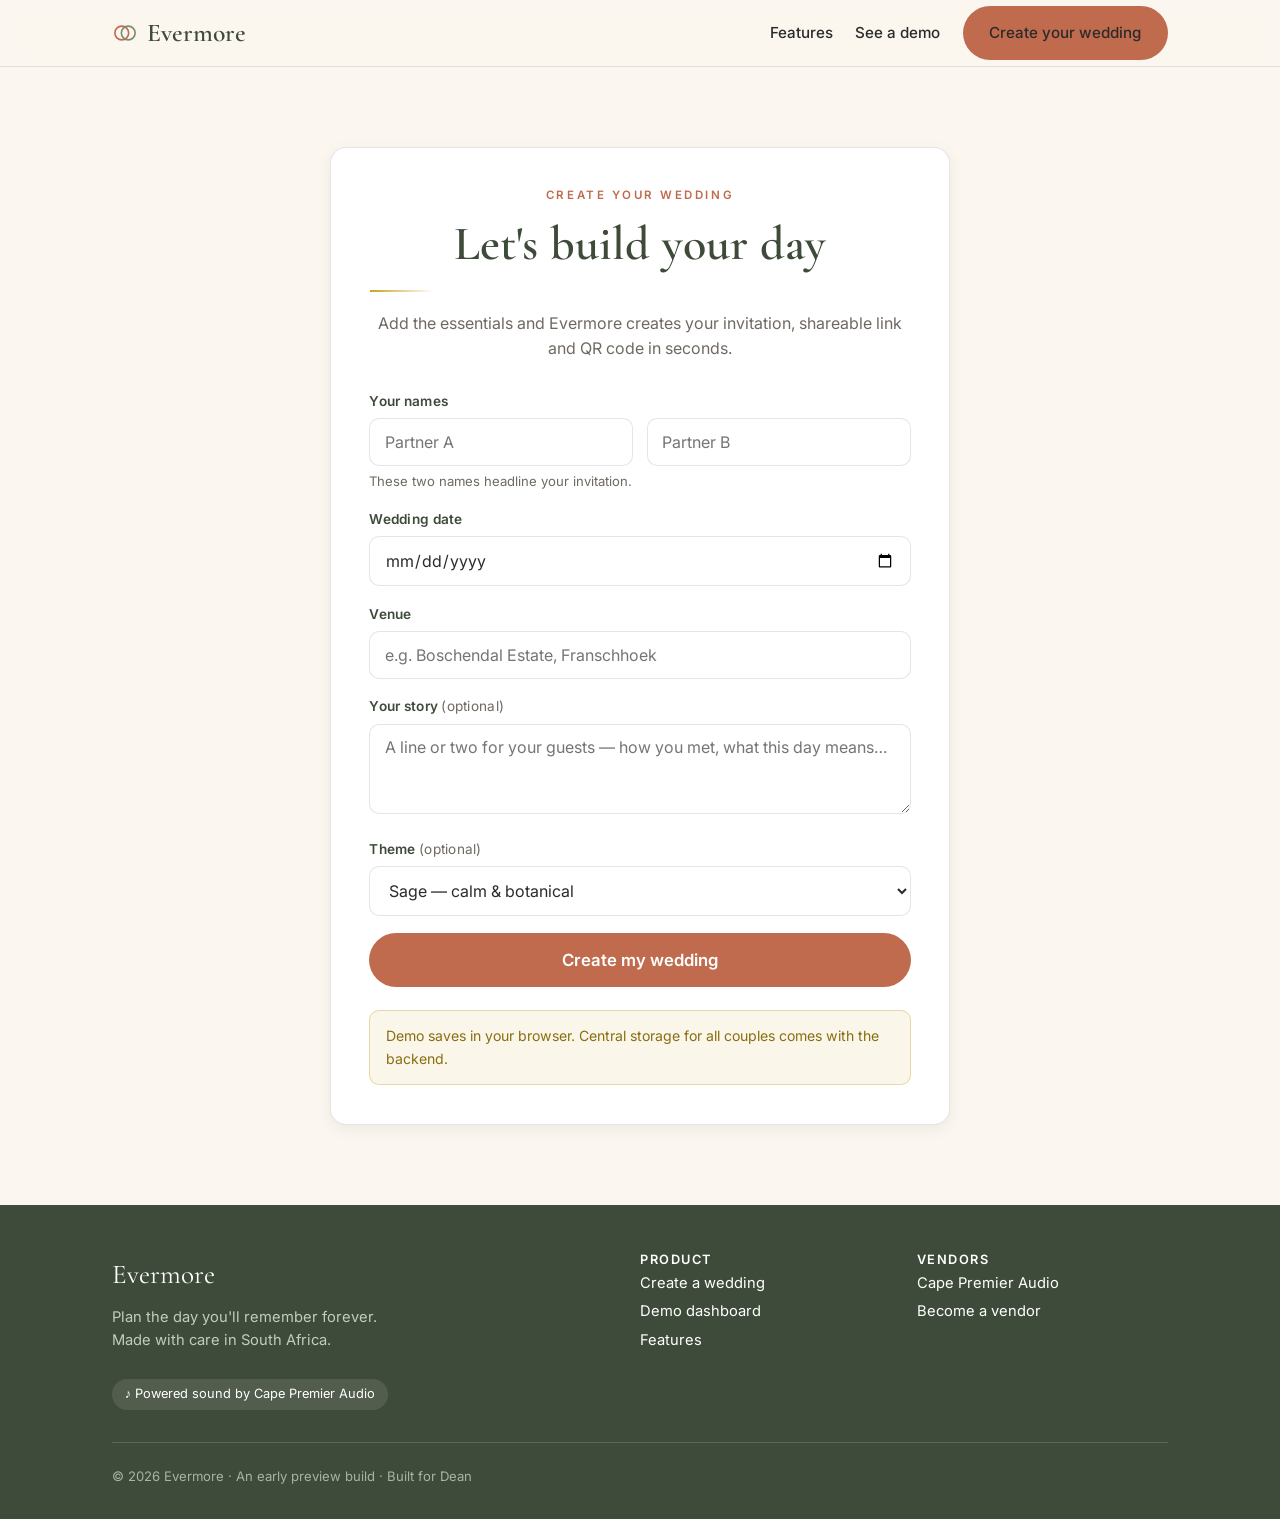
==== create.html @ d4fa7448 "Evermore — wedding platform MVP (preview) Co-Authored-By: Claude Opus 4.8 <noreply@anthropic.com>" ====
<!DOCTYPE html>
<html lang="en">
<head>
<meta charset="utf-8">
<meta name="viewport" content="width=device-width, initial-scale=1">
<title>Create your wedding — Evermore</title>
<meta name="description" content="Create your wedding on Evermore in minutes — add your names, date and venue, and get a beautiful shareable invitation link and QR code instantly.">
<link rel="preconnect" href="https://fonts.googleapis.com">
<link href="https://fonts.googleapis.com/css2?family=Cormorant+Garamond:wght@500;600;700&family=Inter:wght@400;500;600&display=swap" rel="stylesheet">
<link rel="stylesheet" href="assets/style.css">
</head>
<body>

<!-- NAV (copy this on every page; change active link) -->
<nav class="nav">
  <div class="container">
    <a class="brand" href="index.html">
      <svg viewBox="0 0 32 32" fill="none" xmlns="http://www.w3.org/2000/svg" aria-hidden="true">
        <circle cx="12" cy="16" r="8.5" stroke="#C06B4E" stroke-width="2"/>
        <circle cx="20" cy="16" r="8.5" stroke="#7C8C73" stroke-width="2"/>
      </svg>
      Evermore
    </a>
    <div class="nav-links">
      <a href="index.html#features">Features</a>
      <a href="dashboard.html?w=demo">See a demo</a>
      <a class="btn btn-primary nav-cta" href="create.html">Create your wedding</a>
    </div>
  </div>
</nav>

<!-- CREATE -->
<section>
  <div class="container">

    <!-- FORM -->
    <div id="formWrap" class="panel narrow">
      <div class="section-head" style="margin-bottom:1.8rem">
        <p class="eyebrow">Create your wedding</p>
        <h1 style="font-size:clamp(2rem,6vw,3rem)">Let's build your day</h1>
        <div class="gold-rule"></div>
        <p class="muted">Add the essentials and Evermore creates your invitation, shareable link and QR code in seconds.</p>
      </div>

      <form id="createForm" novalidate>
        <div class="field">
          <label>Your names</label>
          <div class="row row-2">
            <input class="input" id="partnerA" type="text" placeholder="Partner A" autocomplete="off" required>
            <input class="input" id="partnerB" type="text" placeholder="Partner B" autocomplete="off" required>
          </div>
          <p class="help">These two names headline your invitation.</p>
        </div>

        <div class="field">
          <label for="date">Wedding date</label>
          <input class="input" id="date" type="date" required>
        </div>

        <div class="field">
          <label for="venue">Venue</label>
          <input class="input" id="venue" type="text" placeholder="e.g. Boschendal Estate, Franschhoek" autocomplete="off">
        </div>

        <div class="field">
          <label for="story">Your story <span class="muted" style="font-weight:400">(optional)</span></label>
          <textarea id="story" placeholder="A line or two for your guests — how you met, what this day means…"></textarea>
        </div>

        <div class="field">
          <label for="theme">Theme <span class="muted" style="font-weight:400">(optional)</span></label>
          <select id="theme">
            <option value="sage">Sage — calm &amp; botanical</option>
            <option value="clay">Clay — warm &amp; earthy</option>
            <option value="blush">Blush — soft &amp; romantic</option>
          </select>
        </div>

        <p id="formError" class="help hide" style="color:var(--clay-dark);font-weight:600"></p>

        <button class="btn btn-primary btn-lg btn-block" type="submit" style="margin-top:.6rem">Create my wedding</button>

        <div class="note" style="margin-top:1.4rem">Demo saves in your browser. Central storage for all couples comes with the backend.</div>
      </form>
    </div>

    <!-- SUCCESS -->
    <div id="successWrap" class="panel narrow hide">
      <div class="center" style="margin-bottom:1.4rem">
        <p class="eyebrow">It's official</p>
        <h1 style="font-size:clamp(2rem,6vw,3rem)">Your wedding is live ✨</h1>
        <div class="gold-rule"></div>
        <p class="muted" id="successSub" style="max-width:46ch;margin-inline:auto"></p>
      </div>

      <div class="field">
        <label for="shareLink">Your shareable invite link</label>
        <div class="row row-2" style="grid-template-columns:1fr auto;align-items:stretch">
          <input class="input" id="shareLink" type="text" readonly>
          <button class="btn btn-ghost" type="button" id="copyBtn">Copy</button>
        </div>
        <p class="help">Send this on WhatsApp, email — anywhere your guests are.</p>
      </div>

      <div class="qr-card" style="margin:1.8rem 0">
        <img id="qrImg" alt="QR code linking to your wedding invitation" width="220" height="220">
        <p class="help center" style="margin-top:.8rem">Guests can scan this to open your invitation.</p>
      </div>

      <div class="stack">
        <a class="btn btn-primary btn-lg btn-block" id="viewBtn" href="#">View your invitation</a>
        <a class="btn btn-ghost btn-lg btn-block" id="dashBtn" href="#">Open your dashboard</a>
      </div>

      <div class="note" style="margin-top:1.4rem">Demo saves in your browser. Central storage for all couples comes with the backend.</div>
    </div>

  </div>
</section>

<!-- FOOTER (copy this on every page) -->
<footer>
  <div class="container">
    <div class="foot-grid">
      <div>
        <div class="foot-brand">Evermore</div>
        <p class="muted" style="color:#C3CCBC;max-width:34ch;margin-top:.6rem">Plan the day you'll remember forever. Made with care in South Africa.</p>
        <span class="vendor-tag">♪ Powered sound by Cape Premier Audio</span>
      </div>
      <div>
        <h4 style="color:#fff;font-family:var(--sans);font-size:.8rem;letter-spacing:.12em;text-transform:uppercase">Product</h4>
        <p style="margin:.3rem 0"><a href="create.html">Create a wedding</a></p>
        <p style="margin:.3rem 0"><a href="dashboard.html?w=demo">Demo dashboard</a></p>
        <p style="margin:.3rem 0"><a href="index.html#features">Features</a></p>
      </div>
      <div>
        <h4 style="color:#fff;font-family:var(--sans);font-size:.8rem;letter-spacing:.12em;text-transform:uppercase">Vendors</h4>
        <p style="margin:.3rem 0"><a href="#">Cape Premier Audio</a></p>
        <p style="margin:.3rem 0 0"><a href="create.html">Become a vendor</a></p>
      </div>
    </div>
    <div class="copyright">© 2026 Evermore · An early preview build · Built for Dean</div>
  </div>
</footer>

<script src="assets/app.js"></script>
<script>
(function () {
  var form = document.getElementById('createForm');
  var formWrap = document.getElementById('formWrap');
  var successWrap = document.getElementById('successWrap');
  var errEl = document.getElementById('formError');

  function showError(msg) {
    errEl.textContent = msg;
    errEl.classList.remove('hide');
  }

  form.addEventListener('submit', function (e) {
    e.preventDefault();
    errEl.classList.add('hide');

    var partnerA = document.getElementById('partnerA').value.trim();
    var partnerB = document.getElementById('partnerB').value.trim();
    var date     = document.getElementById('date').value;
    var venue    = document.getElementById('venue').value.trim();
    var story    = document.getElementById('story').value.trim();
    var theme    = document.getElementById('theme').value;

    if (!partnerA || !partnerB) {
      showError('Please add both names so we can build your invitation.');
      return;
    }
    if (!date) {
      showError('Please choose your wedding date.');
      return;
    }

    var wedding = Evermore.createWedding({
      partnerA: partnerA,
      partnerB: partnerB,
      date: date,
      venue: venue,
      story: story,
      theme: theme
    });
    Evermore.setCurrent(wedding.id);

    var id = wedding.id;
    var link = Evermore.baseUrl() + 'invite.html?w=' + id;

    document.getElementById('shareLink').value = link;
    document.getElementById('qrImg').src = Evermore.qr(link, 220);
    document.getElementById('viewBtn').href = 'invite.html?w=' + id;
    document.getElementById('dashBtn').href = 'dashboard.html?w=' + id;
    document.getElementById('successSub').textContent =
      partnerA + ' & ' + partnerB + ' · ' + Evermore.fmtDate(date);

    formWrap.classList.add('hide');
    successWrap.classList.remove('hide');
    window.scrollTo({ top: 0, behavior: 'smooth' });
  });

  var copyBtn = document.getElementById('copyBtn');
  copyBtn.addEventListener('click', function () {
    var input = document.getElementById('shareLink');
    var done = function () {
      var original = copyBtn.textContent;
      copyBtn.textContent = 'Copied ✓';
      setTimeout(function () { copyBtn.textContent = original; }, 1800);
    };
    input.focus();
    input.select();
    input.setSelectionRange(0, 99999);
    if (navigator.clipboard && navigator.clipboard.writeText) {
      navigator.clipboard.writeText(input.value).then(done, function () {
        try { document.execCommand('copy'); done(); } catch (e) {}
      });
    } else {
      try { document.execCommand('copy'); done(); } catch (e) {}
    }
  });
})();
</script>

</body>
</html>
---- assets/style.css ----
/* Evermore — wedding planning platform. Design system. Mobile-first. */
:root{
  --cream:#FBF7F0; --paper:#FFFFFF; --ink:#2B2B2B; --muted:#6F6A61;
  --sage:#7C8C73; --sage-deep:#3E4B3A; --clay:#C06B4E; --clay-dark:#A6573C;
  --gold:#C9A227; --blush:#E9D5CE; --line:rgba(43,43,43,.12);
  --shadow:0 10px 30px rgba(62,75,58,.10); --shadow-sm:0 4px 14px rgba(62,75,58,.08);
  --radius:16px; --radius-sm:10px; --maxw:1100px;
  --serif:'Cormorant Garamond','Hoefler Text',Garamond,'Times New Roman',serif;
  --sans:'Inter',-apple-system,BlinkMacSystemFont,'Segoe UI',Roboto,Helvetica,Arial,sans-serif;
}
*{box-sizing:border-box}
html{scroll-behavior:smooth}
body{margin:0;font-family:var(--sans);color:var(--ink);background:var(--cream);line-height:1.6;-webkit-font-smoothing:antialiased}
img{max-width:100%;display:block}
a{color:var(--clay-dark);text-decoration:none}
h1,h2,h3,h4{font-family:var(--serif);font-weight:600;line-height:1.1;margin:0 0 .4em;color:var(--sage-deep);letter-spacing:.2px}
h1{font-size:clamp(2.4rem,7vw,4.2rem)}
h2{font-size:clamp(1.8rem,4.5vw,2.8rem)}
h3{font-size:clamp(1.3rem,3vw,1.7rem)}
p{margin:0 0 1rem}
.container{width:100%;max-width:var(--maxw);margin:0 auto;padding:0 22px}
.eyebrow{font-family:var(--sans);font-size:.72rem;font-weight:600;letter-spacing:.22em;text-transform:uppercase;color:var(--clay);margin-bottom:.8rem}
.lead{font-size:1.15rem;color:var(--muted);max-width:46ch}
.muted{color:var(--muted)}
.center{text-align:center}
.gold-rule{width:64px;height:2px;background:linear-gradient(90deg,var(--gold),transparent);margin:1.2rem 0}
.center .gold-rule{margin-inline:auto;background:linear-gradient(90deg,transparent,var(--gold),transparent)}

/* Buttons */
.btn{display:inline-flex;align-items:center;gap:.5rem;font-family:var(--sans);font-weight:600;font-size:.98rem;
  padding:.85rem 1.6rem;border-radius:100px;border:1.5px solid transparent;cursor:pointer;transition:.18s ease;text-align:center}
.btn-primary{background:var(--clay);color:#fff}
.btn-primary:hover{background:var(--clay-dark);transform:translateY(-1px);box-shadow:var(--shadow-sm)}
.btn-ghost{background:transparent;color:var(--sage-deep);border-color:var(--line)}
.btn-ghost:hover{border-color:var(--sage);background:rgba(124,140,115,.08)}
.btn-block{display:flex;width:100%;justify-content:center}
.btn-lg{padding:1rem 2rem;font-size:1.05rem}

/* Nav */
.nav{position:sticky;top:0;z-index:50;background:rgba(251,247,240,.86);backdrop-filter:saturate(180%) blur(12px);border-bottom:1px solid var(--line)}
.nav .container{display:flex;align-items:center;justify-content:space-between;height:66px}
.brand{display:flex;align-items:center;gap:.55rem;font-family:var(--serif);font-size:1.6rem;font-weight:600;color:var(--sage-deep)}
.brand svg{width:26px;height:26px}
.nav-links{display:flex;align-items:center;gap:1.4rem}
.nav-links a{color:var(--ink);font-size:.95rem;font-weight:500}
.nav-links a:hover{color:var(--clay)}
.nav-cta{display:none}
@media(min-width:760px){.nav-cta{display:inline-flex}}

/* Hero */
.hero{position:relative;overflow:hidden;padding:clamp(3rem,9vw,6.5rem) 0 clamp(3rem,8vw,5.5rem);text-align:center}
.hero .eyebrow{color:var(--clay)}
.hero h1{margin-bottom:.3em}
.hero .lead{margin:0 auto 2rem}
.hero-actions{display:flex;gap:.8rem;justify-content:center;flex-wrap:wrap}
.botanical{position:absolute;opacity:.5;pointer-events:none}
.botanical.tl{top:-10px;left:-30px;width:160px;transform:rotate(-8deg)}
.botanical.br{bottom:-20px;right:-30px;width:180px;transform:rotate(170deg)}

/* Sections */
section{padding:clamp(2.6rem,7vw,5rem) 0}
.section-head{max-width:54ch;margin:0 auto 2.4rem;text-align:center}
.bg-paper{background:var(--paper)}
.bg-sage{background:var(--sage-deep);color:#EDEFE9}
.bg-sage h2,.bg-sage h3{color:#fff}
.bg-sage .muted{color:#C3CCBC}

/* Feature grid */
.grid{display:grid;gap:20px}
.grid-3{grid-template-columns:1fr}
@media(min-width:680px){.grid-3{grid-template-columns:repeat(2,1fr)}}
@media(min-width:920px){.grid-3{grid-template-columns:repeat(3,1fr)}}
.card{background:var(--paper);border:1px solid var(--line);border-radius:var(--radius);padding:1.6rem;box-shadow:var(--shadow-sm);transition:.2s}
.card:hover{box-shadow:var(--shadow);transform:translateY(-2px)}
.card .ico{width:44px;height:44px;border-radius:12px;display:grid;place-items:center;background:var(--blush);color:var(--clay-dark);margin-bottom:1rem}
.card h3{font-size:1.3rem;margin-bottom:.3rem}
.card p{font-size:.97rem;color:var(--muted);margin:0}

/* Steps */
.steps{counter-reset:s;display:grid;gap:18px}
@media(min-width:760px){.steps{grid-template-columns:repeat(3,1fr)}}
.step{position:relative;padding-left:3.2rem}
.step:before{counter-increment:s;content:counter(s);position:absolute;left:0;top:0;width:2.3rem;height:2.3rem;border-radius:50%;
  background:var(--clay);color:#fff;display:grid;place-items:center;font-family:var(--serif);font-size:1.2rem;font-weight:600}

/* Forms */
.field{margin-bottom:1.1rem}
.field label{display:block;font-size:.85rem;font-weight:600;color:var(--sage-deep);margin-bottom:.35rem;letter-spacing:.02em}
.input,select,textarea{width:100%;font-family:var(--sans);font-size:1rem;color:var(--ink);background:var(--paper);
  border:1.5px solid var(--line);border-radius:var(--radius-sm);padding:.8rem .9rem;transition:.15s}
.input:focus,select:focus,textarea:focus{outline:none;border-color:var(--sage);box-shadow:0 0 0 3px rgba(124,140,115,.15)}
textarea{resize:vertical;min-height:90px}
.row{display:grid;gap:14px}
@media(min-width:560px){.row-2{grid-template-columns:1fr 1fr}}
.help{font-size:.82rem;color:var(--muted);margin-top:.3rem}

/* Panels / layout helpers */
.panel{background:var(--paper);border:1px solid var(--line);border-radius:var(--radius);padding:clamp(1.4rem,4vw,2.4rem);box-shadow:var(--shadow-sm)}
.narrow{max-width:620px;margin-inline:auto}
.stack>*+*{margin-top:1rem}

/* Badges / pills */
.pill{display:inline-flex;align-items:center;gap:.4rem;font-size:.78rem;font-weight:600;padding:.3rem .7rem;border-radius:100px}
.pill-yes{background:rgba(124,140,115,.16);color:var(--sage-deep)}
.pill-no{background:rgba(192,107,78,.14);color:var(--clay-dark)}
.pill-pending{background:#f0ece2;color:var(--muted)}

/* Dashboard stats */
.stats{display:grid;gap:14px;grid-template-columns:repeat(2,1fr)}
@media(min-width:680px){.stats{grid-template-columns:repeat(4,1fr)}}
.stat{background:var(--paper);border:1px solid var(--line);border-radius:var(--radius);padding:1.2rem;text-align:center}
.stat .num{font-family:var(--serif);font-size:2.4rem;font-weight:600;color:var(--clay);line-height:1}
.stat .lbl{font-size:.8rem;color:var(--muted);text-transform:uppercase;letter-spacing:.1em;margin-top:.4rem}

/* RSVP list */
.list{list-style:none;margin:0;padding:0}
.list li{display:flex;align-items:center;justify-content:space-between;gap:1rem;padding:.9rem 0;border-bottom:1px solid var(--line)}
.list li:last-child{border-bottom:none}
.list .who{font-weight:600}
.list .meta{font-size:.85rem;color:var(--muted)}

/* QR */
.qr-card{text-align:center}
.qr-card img{margin:0 auto;border-radius:12px;border:1px solid var(--line);padding:10px;background:#fff}

/* Invite (couple's page) */
.invite{min-height:100vh;display:flex;align-items:center;justify-content:center;text-align:center;
  background:linear-gradient(180deg,var(--cream),#F3ECE0);padding:3rem 1.2rem}
.invite-card{max-width:560px}
.invite .names{font-size:clamp(2.6rem,11vw,4.6rem);color:var(--sage-deep);margin:.2em 0}
.invite .amp{color:var(--clay);font-style:italic}
.invite .date{font-family:var(--sans);letter-spacing:.32em;text-transform:uppercase;font-size:.9rem;color:var(--muted)}

/* Footer */
footer{background:var(--sage-deep);color:#D7DCD1;padding:3rem 0 2rem;font-size:.92rem}
footer a{color:#fff}
.foot-grid{display:grid;gap:1.6rem;grid-template-columns:1fr}
@media(min-width:680px){.foot-grid{grid-template-columns:2fr 1fr 1fr}}
.foot-brand{font-family:var(--serif);font-size:1.7rem;color:#fff}
.vendor-tag{display:inline-block;margin-top:.6rem;font-size:.8rem;background:rgba(255,255,255,.1);padding:.35rem .8rem;border-radius:100px;color:#fff}
.copyright{border-top:1px solid rgba(255,255,255,.15);margin-top:2rem;padding-top:1.4rem;color:#A9B3A2;font-size:.82rem}

/* Utility */
.hide{display:none!important}
.mt0{margin-top:0}.mb0{margin-bottom:0}
.flex{display:flex;gap:.8rem;align-items:center}
.between{justify-content:space-between}
.wrap{flex-wrap:wrap}
.tag-line{font-family:var(--serif);font-style:italic;color:var(--clay);font-size:1.2rem}
.note{background:rgba(201,162,39,.1);border:1px solid rgba(201,162,39,.35);border-radius:var(--radius-sm);padding:.9rem 1rem;font-size:.88rem;color:#8a6d12}
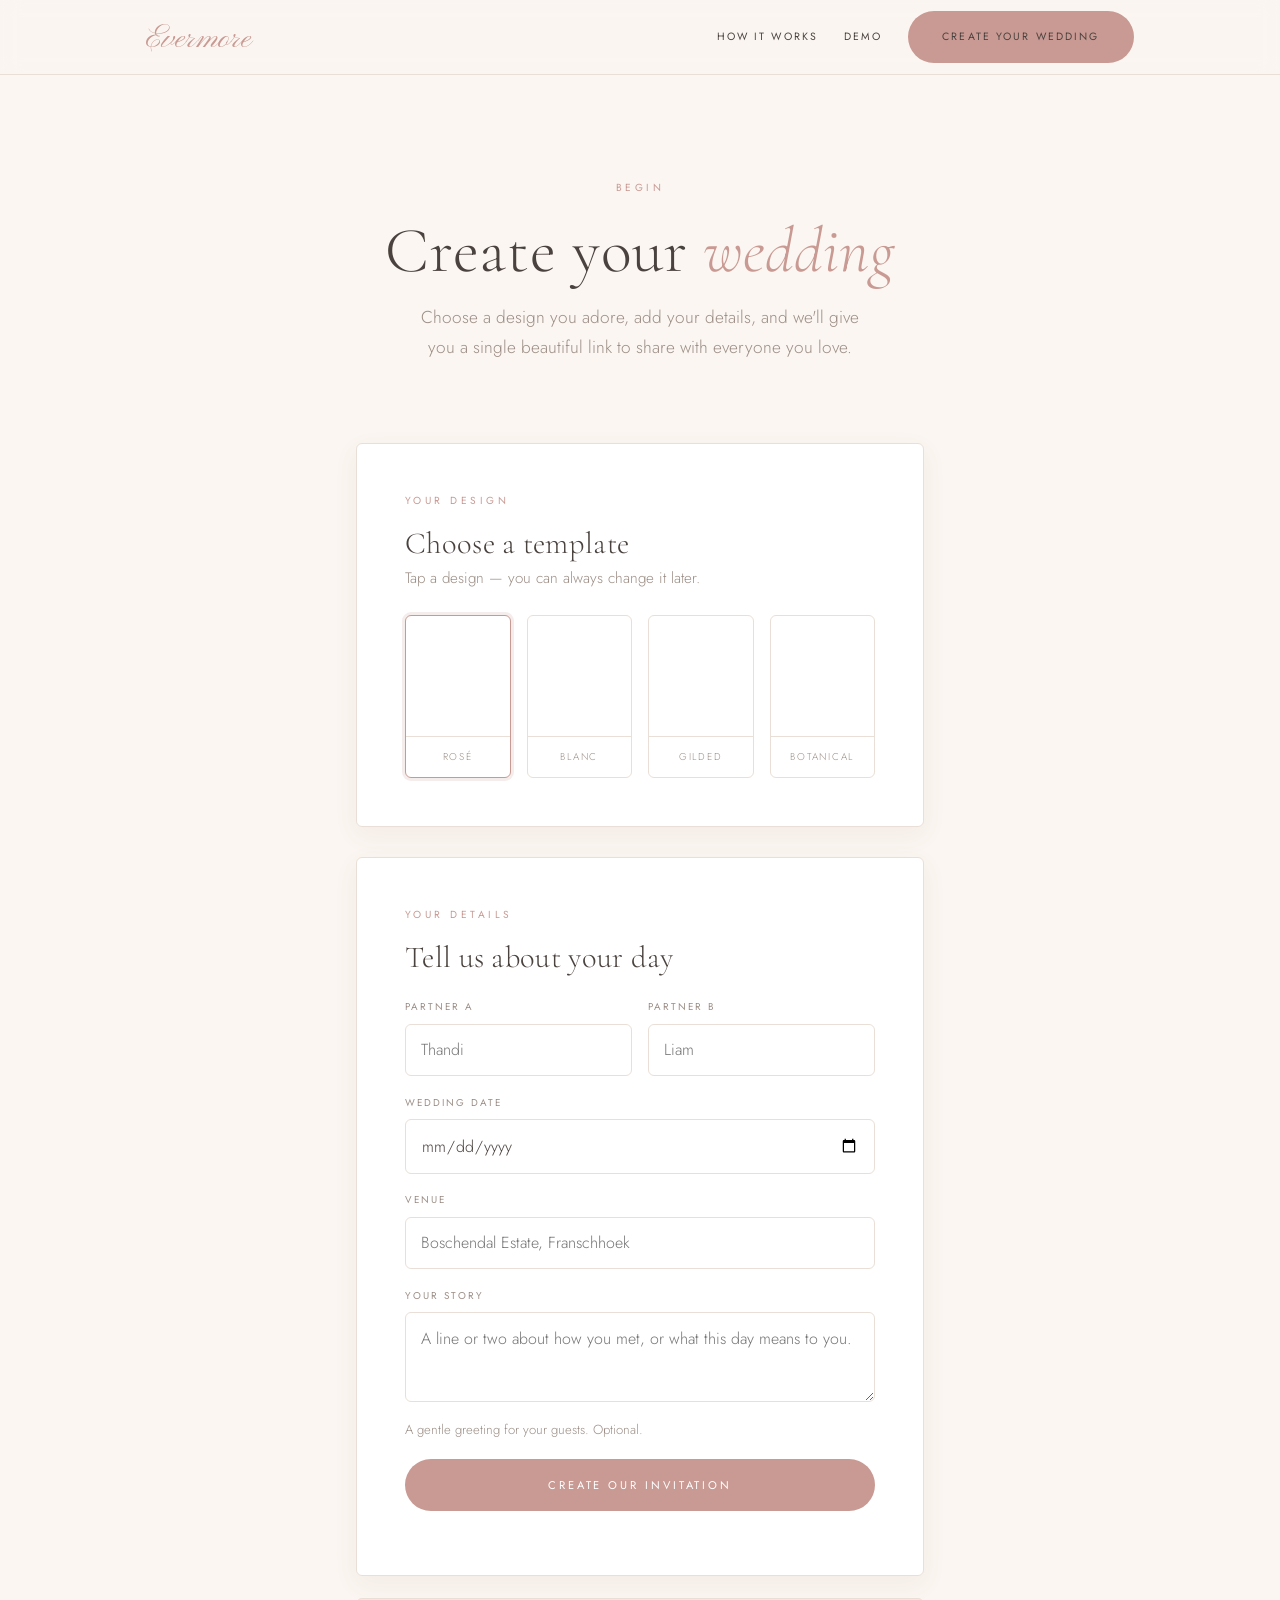
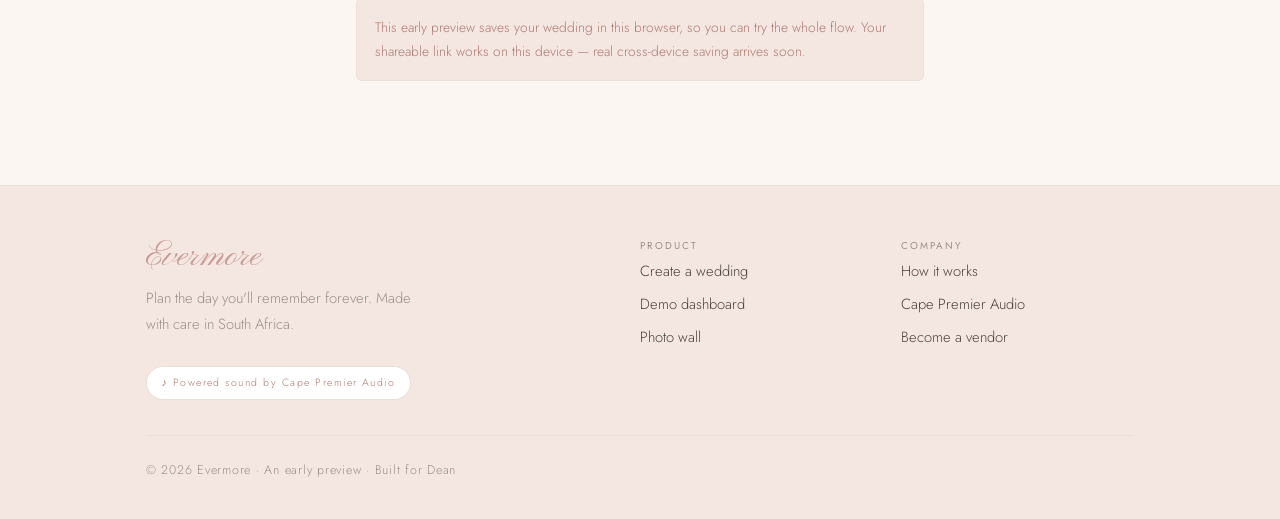
==== commit 5f3294b9: "Evermore v2 — premium redesign (Rosé): photo hero, full wedding-website invite with countdown, plann" ====
--- a/create.html
+++ b/create.html
@@ -4,222 +4,227 @@
 <meta charset="utf-8">
 <meta name="viewport" content="width=device-width, initial-scale=1">
 <title>Create your wedding — Evermore</title>
-<meta name="description" content="Create your wedding on Evermore in minutes — add your names, date and venue, and get a beautiful shareable invitation link and QR code instantly.">
+<meta name="description" content="Choose a delicate invitation template, add your names, date and story, and get one beautiful shareable link in minutes — with Evermore. Free to begin.">
+<meta property="og:title" content="Create your wedding — Evermore">
+<meta property="og:description" content="Pick a design, add your details, and share one beautiful link. Your wedding website, ready in minutes.">
+<meta property="og:type" content="website">
 <link rel="preconnect" href="https://fonts.googleapis.com">
-<link href="https://fonts.googleapis.com/css2?family=Cormorant+Garamond:wght@500;600;700&family=Inter:wght@400;500;600&display=swap" rel="stylesheet">
+<link rel="preconnect" href="https://images.unsplash.com" crossorigin>
+<link href="https://fonts.googleapis.com/css2?family=Pinyon+Script&family=Cormorant+Garamond:ital,wght@0,300;0,400;0,500;1,300;1,400&family=Jost:wght@300;400;500&display=swap" rel="stylesheet">
 <link rel="stylesheet" href="assets/style.css">
 </head>
 <body>
 
-<!-- NAV (copy this on every page; change active link) -->
+<!-- NAV (copy on every page) -->
 <nav class="nav">
   <div class="container">
-    <a class="brand" href="index.html">
-      <svg viewBox="0 0 32 32" fill="none" xmlns="http://www.w3.org/2000/svg" aria-hidden="true">
-        <circle cx="12" cy="16" r="8.5" stroke="#C06B4E" stroke-width="2"/>
-        <circle cx="20" cy="16" r="8.5" stroke="#7C8C73" stroke-width="2"/>
-      </svg>
-      Evermore
-    </a>
+    <a class="brand" href="index.html">Evermore</a>
     <div class="nav-links">
-      <a href="index.html#features">Features</a>
-      <a href="dashboard.html?w=demo">See a demo</a>
+      <a href="index.html#how">How it works</a>
+      <a href="dashboard.html?w=demo">Demo</a>
       <a class="btn btn-primary nav-cta" href="create.html">Create your wedding</a>
     </div>
   </div>
 </nav>
 
-<!-- CREATE -->
-<section>
-  <div class="container">
-
-    <!-- FORM -->
-    <div id="formWrap" class="panel narrow">
-      <div class="section-head" style="margin-bottom:1.8rem">
-        <p class="eyebrow">Create your wedding</p>
-        <h1 style="font-size:clamp(2rem,6vw,3rem)">Let's build your day</h1>
-        <div class="gold-rule"></div>
-        <p class="muted">Add the essentials and Evermore creates your invitation, shareable link and QR code in seconds.</p>
-      </div>
-
-      <form id="createForm" novalidate>
-        <div class="field">
-          <label>Your names</label>
-          <div class="row row-2">
-            <input class="input" id="partnerA" type="text" placeholder="Partner A" autocomplete="off" required>
-            <input class="input" id="partnerB" type="text" placeholder="Partner B" autocomplete="off" required>
+<!-- CLEAN CENTERED HEADER -->
+<header class="hero center">
+  <div class="container narrow reveal">
+    <p class="eyebrow">Begin</p>
+    <h1>Create your <em>wedding</em></h1>
+    <p class="lead center" style="margin:.4rem auto 0">Choose a design you adore, add your details, and we'll give you a single beautiful link to share with everyone you love.</p>
+  </div>
+</header>
+
+<!-- FORM -->
+<section id="formSection" style="padding-top:0">
+  <div class="container narrow">
+
+    <!-- 1) TEMPLATE PICKER -->
+    <div class="panel reveal" style="margin-bottom:30px">
+      <p class="eyebrow">Your design</p>
+      <h3 style="margin-bottom:.2rem">Choose a template</h3>
+      <p class="muted" style="font-size:.95rem;margin-bottom:1.4rem">Tap a design — you can always change it later.</p>
+      <div class="tpl-grid" id="tplGrid"></div>
+    </div>
+
+    <!-- 2) DETAILS -->
+    <div class="panel reveal">
+      <p class="eyebrow">Your details</p>
+      <h3 style="margin-bottom:1.4rem">Tell us about your day</h3>
+      <form id="createForm" class="stack" novalidate>
+        <div class="row row-2">
+          <div class="field" style="margin-bottom:0">
+            <label for="partnerA">Partner A</label>
+            <input class="input" id="partnerA" type="text" autocomplete="off" placeholder="Thandi">
           </div>
-          <p class="help">These two names headline your invitation.</p>
-        </div>
-
-        <div class="field">
+          <div class="field" style="margin-bottom:0">
+            <label for="partnerB">Partner B</label>
+            <input class="input" id="partnerB" type="text" autocomplete="off" placeholder="Liam">
+          </div>
+        </div>
+        <div class="field" style="margin-bottom:0">
           <label for="date">Wedding date</label>
-          <input class="input" id="date" type="date" required>
-        </div>
-
-        <div class="field">
+          <input class="input" id="date" type="date">
+        </div>
+        <div class="field" style="margin-bottom:0">
           <label for="venue">Venue</label>
-          <input class="input" id="venue" type="text" placeholder="e.g. Boschendal Estate, Franschhoek" autocomplete="off">
-        </div>
-
-        <div class="field">
-          <label for="story">Your story <span class="muted" style="font-weight:400">(optional)</span></label>
-          <textarea id="story" placeholder="A line or two for your guests — how you met, what this day means…"></textarea>
-        </div>
-
-        <div class="field">
-          <label for="theme">Theme <span class="muted" style="font-weight:400">(optional)</span></label>
-          <select id="theme">
-            <option value="sage">Sage — calm &amp; botanical</option>
-            <option value="clay">Clay — warm &amp; earthy</option>
-            <option value="blush">Blush — soft &amp; romantic</option>
-          </select>
-        </div>
-
-        <p id="formError" class="help hide" style="color:var(--clay-dark);font-weight:600"></p>
-
-        <button class="btn btn-primary btn-lg btn-block" type="submit" style="margin-top:.6rem">Create my wedding</button>
-
-        <div class="note" style="margin-top:1.4rem">Demo saves in your browser. Central storage for all couples comes with the backend.</div>
+          <input class="input" id="venue" type="text" autocomplete="off" placeholder="Boschendal Estate, Franschhoek">
+        </div>
+        <div class="field" style="margin-bottom:0">
+          <label for="story">Your story</label>
+          <textarea id="story" placeholder="A line or two about how you met, or what this day means to you."></textarea>
+          <p class="help">A gentle greeting for your guests. Optional.</p>
+        </div>
+        <button type="submit" class="btn btn-primary btn-lg btn-block">Create our invitation</button>
+        <p id="formErr" class="help" style="color:var(--blush-deep)"></p>
       </form>
     </div>
 
-    <!-- SUCCESS -->
-    <div id="successWrap" class="panel narrow hide">
-      <div class="center" style="margin-bottom:1.4rem">
-        <p class="eyebrow">It's official</p>
-        <h1 style="font-size:clamp(2rem,6vw,3rem)">Your wedding is live ✨</h1>
-        <div class="gold-rule"></div>
-        <p class="muted" id="successSub" style="max-width:46ch;margin-inline:auto"></p>
-      </div>
-
-      <div class="field">
-        <label for="shareLink">Your shareable invite link</label>
-        <div class="row row-2" style="grid-template-columns:1fr auto;align-items:stretch">
-          <input class="input" id="shareLink" type="text" readonly>
-          <button class="btn btn-ghost" type="button" id="copyBtn">Copy</button>
-        </div>
-        <p class="help">Send this on WhatsApp, email — anywhere your guests are.</p>
-      </div>
-
-      <div class="qr-card" style="margin:1.8rem 0">
-        <img id="qrImg" alt="QR code linking to your wedding invitation" width="220" height="220">
-        <p class="help center" style="margin-top:.8rem">Guests can scan this to open your invitation.</p>
-      </div>
-
-      <div class="stack">
-        <a class="btn btn-primary btn-lg btn-block" id="viewBtn" href="#">View your invitation</a>
-        <a class="btn btn-ghost btn-lg btn-block" id="dashBtn" href="#">Open your dashboard</a>
-      </div>
-
-      <div class="note" style="margin-top:1.4rem">Demo saves in your browser. Central storage for all couples comes with the backend.</div>
-    </div>
-
+    <p class="note reveal" style="margin-top:1.4rem">This early preview saves your wedding in this browser, so you can try the whole flow. Your shareable link works on this device — real cross-device saving arrives soon.</p>
   </div>
 </section>
 
-<!-- FOOTER (copy this on every page) -->
+<!-- SUCCESS (hidden until created) -->
+<section id="successSection" class="center hide">
+  <div class="container narrow">
+    <div class="panel reveal">
+      <p class="eyebrow">It's official</p>
+      <div class="script" style="font-size:clamp(2.6rem,11vw,3.6rem)">Your invitation is ready</div>
+      <p id="successCouple" class="lead center" style="margin:1rem auto 0"></p>
+      <div class="rule center"></div>
+
+      <div class="field" style="margin-bottom:1.2rem;text-align:left">
+        <label for="shareLink">Your shareable link</label>
+        <div class="row" style="grid-template-columns:1fr auto;gap:10px;align-items:stretch">
+          <input class="input" id="shareLink" type="text" readonly onclick="this.select()">
+          <button type="button" id="copyBtn" class="btn btn-ghost" style="white-space:nowrap">Copy</button>
+        </div>
+        <p id="copyMsg" class="help">Send it on WhatsApp or email — guests open it to view your invitation and RSVP.</p>
+      </div>
+
+      <div class="hero-actions" style="margin-top:.4rem">
+        <a id="viewBtn" class="btn btn-primary btn-lg" href="#">View your invitation</a>
+        <a id="dashBtn" class="btn btn-ghost btn-lg" href="#">Open your dashboard</a>
+      </div>
+    </div>
+
+    <p class="note reveal" style="margin-top:1.4rem">The QR code for collecting your day-of photos lives on your dashboard — print it for the tables and watch the gallery fill up.</p>
+  </div>
+</section>
+
+<!-- FOOTER (copy on every page) -->
 <footer>
   <div class="container">
     <div class="foot-grid">
       <div>
         <div class="foot-brand">Evermore</div>
-        <p class="muted" style="color:#C3CCBC;max-width:34ch;margin-top:.6rem">Plan the day you'll remember forever. Made with care in South Africa.</p>
+        <p class="muted" style="max-width:32ch;margin-top:.6rem">Plan the day you'll remember forever. Made with care in South Africa.</p>
         <span class="vendor-tag">♪ Powered sound by Cape Premier Audio</span>
       </div>
       <div>
-        <h4 style="color:#fff;font-family:var(--sans);font-size:.8rem;letter-spacing:.12em;text-transform:uppercase">Product</h4>
-        <p style="margin:.3rem 0"><a href="create.html">Create a wedding</a></p>
-        <p style="margin:.3rem 0"><a href="dashboard.html?w=demo">Demo dashboard</a></p>
-        <p style="margin:.3rem 0"><a href="index.html#features">Features</a></p>
+        <h4>Product</h4>
+        <p style="margin:.4rem 0"><a href="create.html">Create a wedding</a></p>
+        <p style="margin:.4rem 0"><a href="dashboard.html?w=demo">Demo dashboard</a></p>
+        <p style="margin:.4rem 0"><a href="photos.html?w=demo">Photo wall</a></p>
       </div>
       <div>
-        <h4 style="color:#fff;font-family:var(--sans);font-size:.8rem;letter-spacing:.12em;text-transform:uppercase">Vendors</h4>
-        <p style="margin:.3rem 0"><a href="#">Cape Premier Audio</a></p>
-        <p style="margin:.3rem 0 0"><a href="create.html">Become a vendor</a></p>
-      </div>
-    </div>
-    <div class="copyright">© 2026 Evermore · An early preview build · Built for Dean</div>
+        <h4>Company</h4>
+        <p style="margin:.4rem 0"><a href="index.html#how">How it works</a></p>
+        <p style="margin:.4rem 0"><a href="#">Cape Premier Audio</a></p>
+        <p style="margin:.4rem 0"><a href="create.html">Become a vendor</a></p>
+      </div>
+    </div>
+    <div class="copyright">© 2026 Evermore · An early preview · Built for Dean</div>
   </div>
 </footer>
 
 <script src="assets/app.js"></script>
 <script>
 (function () {
+  // photo preview per template
+  var PIC = { rose:'couple', ivory:'stair', gilded:'ballroom', botanical:'reception' };
+  var selectedKey = 'rose';
+
+  // ---- Build the template picker (photo thumbs) ----
+  var grid = document.getElementById('tplGrid');
+  grid.innerHTML = Evermore.templates.map(function (t) {
+    return '<div class="tpl-thumb" data-key="' + t.key + '">' +
+             '<div class="photo" style="background-image:url(\'' + Evermore.photoFor(PIC[t.key], 500) + '\')"></div>' +
+             '<div class="cap">' + t.name + '</div>' +
+           '</div>';
+  }).join('');
+
+  var thumbs = grid.querySelectorAll('.tpl-thumb');
+  function select(key) {
+    selectedKey = key;
+    thumbs.forEach(function (th) { th.classList.toggle('sel', th.getAttribute('data-key') === key); });
+  }
+  thumbs.forEach(function (th) {
+    th.addEventListener('click', function () { select(th.getAttribute('data-key')); });
+  });
+  select('rose'); // default
+
+  // ---- Submit ----
   var form = document.getElementById('createForm');
-  var formWrap = document.getElementById('formWrap');
-  var successWrap = document.getElementById('successWrap');
-  var errEl = document.getElementById('formError');
-
-  function showError(msg) {
-    errEl.textContent = msg;
-    errEl.classList.remove('hide');
-  }
+  var err = document.getElementById('formErr');
 
   form.addEventListener('submit', function (e) {
     e.preventDefault();
-    errEl.classList.add('hide');
 
     var partnerA = document.getElementById('partnerA').value.trim();
     var partnerB = document.getElementById('partnerB').value.trim();
-    var date     = document.getElementById('date').value;
-    var venue    = document.getElementById('venue').value.trim();
-    var story    = document.getElementById('story').value.trim();
-    var theme    = document.getElementById('theme').value;
-
-    if (!partnerA || !partnerB) {
-      showError('Please add both names so we can build your invitation.');
-      return;
-    }
-    if (!date) {
-      showError('Please choose your wedding date.');
-      return;
-    }
-
-    var wedding = Evermore.createWedding({
-      partnerA: partnerA,
-      partnerB: partnerB,
-      date: date,
-      venue: venue,
-      story: story,
-      theme: theme
+    var date = document.getElementById('date').value;
+    var venue = document.getElementById('venue').value.trim();
+    var story = document.getElementById('story').value.trim();
+
+    if (!partnerA || !partnerB) { err.textContent = 'Please add both of your names.'; return; }
+    if (!date) { err.textContent = 'Please choose your wedding date.'; return; }
+    err.textContent = '';
+
+    var w = Evermore.createWedding({
+      partnerA: partnerA, partnerB: partnerB, date: date,
+      venue: venue, story: story, template: selectedKey
     });
-    Evermore.setCurrent(wedding.id);
-
-    var id = wedding.id;
-    var link = Evermore.baseUrl() + 'invite.html?w=' + id;
-
+    Evermore.setCurrent(w.id);
+
+    var link = Evermore.baseUrl() + 'invite.html?w=' + w.id;
+    document.getElementById('successCouple').textContent =
+      w.partnerA + ' & ' + w.partnerB + '  ·  ' + Evermore.fmtDate(w.date);
     document.getElementById('shareLink').value = link;
-    document.getElementById('qrImg').src = Evermore.qr(link, 220);
-    document.getElementById('viewBtn').href = 'invite.html?w=' + id;
-    document.getElementById('dashBtn').href = 'dashboard.html?w=' + id;
-    document.getElementById('successSub').textContent =
-      partnerA + ' & ' + partnerB + ' · ' + Evermore.fmtDate(date);
-
-    formWrap.classList.add('hide');
-    successWrap.classList.remove('hide');
+    document.getElementById('viewBtn').setAttribute('href', 'invite.html?w=' + w.id);
+    document.getElementById('dashBtn').setAttribute('href', 'dashboard.html?w=' + w.id);
+
+    document.getElementById('formSection').classList.add('hide');
+    document.querySelector('header.hero').classList.add('hide');
+    var success = document.getElementById('successSection');
+    success.classList.remove('hide');
     window.scrollTo({ top: 0, behavior: 'smooth' });
+    Evermore.reveal();
   });
 
+  // ---- Copy link ----
   var copyBtn = document.getElementById('copyBtn');
+  var copyMsg = document.getElementById('copyMsg');
   copyBtn.addEventListener('click', function () {
     var input = document.getElementById('shareLink');
-    var done = function () {
-      var original = copyBtn.textContent;
-      copyBtn.textContent = 'Copied ✓';
-      setTimeout(function () { copyBtn.textContent = original; }, 1800);
-    };
-    input.focus();
     input.select();
     input.setSelectionRange(0, 99999);
+    function done() {
+      copyBtn.textContent = 'Copied ✓';
+      copyMsg.textContent = 'Link copied — paste it to your guests.';
+      setTimeout(function () { copyBtn.textContent = 'Copy'; }, 1800);
+    }
     if (navigator.clipboard && navigator.clipboard.writeText) {
       navigator.clipboard.writeText(input.value).then(done, function () {
-        try { document.execCommand('copy'); done(); } catch (e) {}
+        try { document.execCommand('copy'); done(); } catch (e) { copyMsg.textContent = 'Press ⌘/Ctrl + C to copy.'; }
       });
     } else {
-      try { document.execCommand('copy'); done(); } catch (e) {}
+      try { document.execCommand('copy'); done(); } catch (e) { copyMsg.textContent = 'Press ⌘/Ctrl + C to copy.'; }
     }
   });
+
+  Evermore.reveal();
 })();
 </script>
 
--- a/assets/style.css
+++ b/assets/style.css
@@ -1,150 +1,263 @@
-/* Evermore — wedding planning platform. Design system. Mobile-first. */
+/* Evermore — Rosé design system. Delicate, romantic, calligraphic. Mobile-first. */
 :root{
-  --cream:#FBF7F0; --paper:#FFFFFF; --ink:#2B2B2B; --muted:#6F6A61;
-  --sage:#7C8C73; --sage-deep:#3E4B3A; --clay:#C06B4E; --clay-dark:#A6573C;
-  --gold:#C9A227; --blush:#E9D5CE; --line:rgba(43,43,43,.12);
-  --shadow:0 10px 30px rgba(62,75,58,.10); --shadow-sm:0 4px 14px rgba(62,75,58,.08);
-  --radius:16px; --radius-sm:10px; --maxw:1100px;
-  --serif:'Cormorant Garamond','Hoefler Text',Garamond,'Times New Roman',serif;
-  --sans:'Inter',-apple-system,BlinkMacSystemFont,'Segoe UI',Roboto,Helvetica,Arial,sans-serif;
+  --bg:#FBF6F1; --rose:#F4E6E1; --paper:#FFFFFF;
+  --blush:#C99A93; --blush-deep:#AE7A72; --gold:#C2A878; --gold-soft:#D9C7A6;
+  --ink:#4A423E; --muted:#9C8E86; --line:#EADFD6;
+  --shadow:0 18px 50px rgba(122,90,80,.10); --shadow-sm:0 8px 24px rgba(122,90,80,.07);
+  --radius:6px; --maxw:1040px;
+  --script:'Pinyon Script',cursive;
+  --serif:'Cormorant Garamond','Hoefler Text',Garamond,serif;
+  --sans:'Jost','Century Gothic',-apple-system,BlinkMacSystemFont,'Segoe UI',sans-serif;
 }
 *{box-sizing:border-box}
 html{scroll-behavior:smooth}
-body{margin:0;font-family:var(--sans);color:var(--ink);background:var(--cream);line-height:1.6;-webkit-font-smoothing:antialiased}
+body{margin:0;font-family:var(--sans);font-weight:300;color:var(--ink);background:var(--bg);line-height:1.78;-webkit-font-smoothing:antialiased}
 img{max-width:100%;display:block}
-a{color:var(--clay-dark);text-decoration:none}
-h1,h2,h3,h4{font-family:var(--serif);font-weight:600;line-height:1.1;margin:0 0 .4em;color:var(--sage-deep);letter-spacing:.2px}
-h1{font-size:clamp(2.4rem,7vw,4.2rem)}
-h2{font-size:clamp(1.8rem,4.5vw,2.8rem)}
-h3{font-size:clamp(1.3rem,3vw,1.7rem)}
+a{color:var(--blush-deep);text-decoration:none}
+
+/* Type */
+h1,h2,h3,h4{font-family:var(--serif);font-weight:300;line-height:1.18;margin:0 0 .5em;color:var(--ink);letter-spacing:.01em}
+h1{font-size:clamp(2.4rem,7.5vw,4rem)}
+h2{font-size:clamp(2rem,5vw,2.9rem)}
+h3{font-size:clamp(1.4rem,3.4vw,1.9rem)}
+h1 em,h2 em,h3 em{font-style:italic;color:var(--blush)}
 p{margin:0 0 1rem}
-.container{width:100%;max-width:var(--maxw);margin:0 auto;padding:0 22px}
-.eyebrow{font-family:var(--sans);font-size:.72rem;font-weight:600;letter-spacing:.22em;text-transform:uppercase;color:var(--clay);margin-bottom:.8rem}
-.lead{font-size:1.15rem;color:var(--muted);max-width:46ch}
+.script{font-family:var(--script);font-weight:400;color:var(--blush);line-height:1}
+.eyebrow{font-family:var(--sans);font-size:.64rem;font-weight:400;letter-spacing:.34em;text-transform:uppercase;color:var(--blush);margin-bottom:1rem}
+.lead{font-size:1.08rem;color:var(--muted);max-width:46ch;font-weight:300}
 .muted{color:var(--muted)}
 .center{text-align:center}
-.gold-rule{width:64px;height:2px;background:linear-gradient(90deg,var(--gold),transparent);margin:1.2rem 0}
-.center .gold-rule{margin-inline:auto;background:linear-gradient(90deg,transparent,var(--gold),transparent)}
-
-/* Buttons */
-.btn{display:inline-flex;align-items:center;gap:.5rem;font-family:var(--sans);font-weight:600;font-size:.98rem;
-  padding:.85rem 1.6rem;border-radius:100px;border:1.5px solid transparent;cursor:pointer;transition:.18s ease;text-align:center}
-.btn-primary{background:var(--clay);color:#fff}
-.btn-primary:hover{background:var(--clay-dark);transform:translateY(-1px);box-shadow:var(--shadow-sm)}
-.btn-ghost{background:transparent;color:var(--sage-deep);border-color:var(--line)}
-.btn-ghost:hover{border-color:var(--sage);background:rgba(124,140,115,.08)}
-.btn-block{display:flex;width:100%;justify-content:center}
-.btn-lg{padding:1rem 2rem;font-size:1.05rem}
+.serif{font-family:var(--serif)}
+.italic{font-style:italic}
+.rule{width:54px;height:1px;background:var(--gold);opacity:.75;margin:1.6rem 0}
+.center .rule{margin-inline:auto}
+
+.container{width:100%;max-width:var(--maxw);margin:0 auto;padding:0 26px}
+.narrow{max-width:620px;margin-inline:auto}
+
+/* Buttons — delicate, letter-spaced */
+.btn{display:inline-block;font-family:var(--sans);font-weight:400;font-size:.66rem;letter-spacing:.26em;text-transform:uppercase;
+  padding:.95rem 2.1rem;border-radius:100px;border:1px solid transparent;cursor:pointer;transition:.2s ease;text-align:center;background:none}
+.btn-primary{background:var(--blush);color:#fff}
+.btn-primary:hover{background:var(--blush-deep)}
+.btn-ghost{border-color:var(--blush);color:var(--blush-deep)}
+.btn-ghost:hover{background:var(--rose)}
+.btn-line{border:0;border-bottom:1px solid var(--gold);border-radius:0;padding:.1rem 0 .5rem;color:var(--ink)}
+.btn-line:hover{color:var(--blush-deep)}
+.btn-block{display:block;width:100%}
+.btn-lg{padding:1.05rem 2.6rem;font-size:.7rem}
 
 /* Nav */
-.nav{position:sticky;top:0;z-index:50;background:rgba(251,247,240,.86);backdrop-filter:saturate(180%) blur(12px);border-bottom:1px solid var(--line)}
-.nav .container{display:flex;align-items:center;justify-content:space-between;height:66px}
-.brand{display:flex;align-items:center;gap:.55rem;font-family:var(--serif);font-size:1.6rem;font-weight:600;color:var(--sage-deep)}
-.brand svg{width:26px;height:26px}
-.nav-links{display:flex;align-items:center;gap:1.4rem}
-.nav-links a{color:var(--ink);font-size:.95rem;font-weight:500}
-.nav-links a:hover{color:var(--clay)}
-.nav-cta{display:none}
-@media(min-width:760px){.nav-cta{display:inline-flex}}
+.nav{position:sticky;top:0;z-index:50;background:rgba(251,246,241,.9);backdrop-filter:saturate(160%) blur(10px);border-bottom:1px solid var(--line)}
+.nav .container{display:flex;align-items:center;justify-content:space-between;height:74px}
+.brand{font-family:var(--script);font-size:2rem;color:var(--blush);line-height:1;padding-top:.3rem}
+.nav-links{display:flex;align-items:center;gap:1.6rem}
+.nav-links a{color:var(--ink);font-size:.66rem;letter-spacing:.2em;text-transform:uppercase;font-weight:400}
+.nav-links a:hover{color:var(--blush)}
+.nav-cta{display:none!important}
+@media(min-width:760px){.nav-cta{display:inline-block!important}}
 
 /* Hero */
-.hero{position:relative;overflow:hidden;padding:clamp(3rem,9vw,6.5rem) 0 clamp(3rem,8vw,5.5rem);text-align:center}
-.hero .eyebrow{color:var(--clay)}
-.hero h1{margin-bottom:.3em}
-.hero .lead{margin:0 auto 2rem}
-.hero-actions{display:flex;gap:.8rem;justify-content:center;flex-wrap:wrap}
-.botanical{position:absolute;opacity:.5;pointer-events:none}
-.botanical.tl{top:-10px;left:-30px;width:160px;transform:rotate(-8deg)}
-.botanical.br{bottom:-20px;right:-30px;width:180px;transform:rotate(170deg)}
+.hero{text-align:center;padding:clamp(3.4rem,10vw,6.5rem) 0 clamp(3rem,8vw,5rem)}
+.hero h1{margin-bottom:.2em}
+.hero .lead{margin:0 auto 2.2rem}
+.hero-actions{display:flex;gap:1rem;justify-content:center;flex-wrap:wrap}
 
 /* Sections */
-section{padding:clamp(2.6rem,7vw,5rem) 0}
-.section-head{max-width:54ch;margin:0 auto 2.4rem;text-align:center}
+section{padding:clamp(3rem,8vw,5.5rem) 0}
+.section-head{max-width:52ch;margin:0 auto 3rem;text-align:center}
+.bg-rose{background:var(--rose)}
 .bg-paper{background:var(--paper)}
-.bg-sage{background:var(--sage-deep);color:#EDEFE9}
-.bg-sage h2,.bg-sage h3{color:#fff}
-.bg-sage .muted{color:#C3CCBC}
-
-/* Feature grid */
-.grid{display:grid;gap:20px}
+
+/* Feature / step grid */
+.grid{display:grid;gap:30px}
 .grid-3{grid-template-columns:1fr}
-@media(min-width:680px){.grid-3{grid-template-columns:repeat(2,1fr)}}
-@media(min-width:920px){.grid-3{grid-template-columns:repeat(3,1fr)}}
-.card{background:var(--paper);border:1px solid var(--line);border-radius:var(--radius);padding:1.6rem;box-shadow:var(--shadow-sm);transition:.2s}
-.card:hover{box-shadow:var(--shadow);transform:translateY(-2px)}
-.card .ico{width:44px;height:44px;border-radius:12px;display:grid;place-items:center;background:var(--blush);color:var(--clay-dark);margin-bottom:1rem}
-.card h3{font-size:1.3rem;margin-bottom:.3rem}
-.card p{font-size:.97rem;color:var(--muted);margin:0}
-
-/* Steps */
-.steps{counter-reset:s;display:grid;gap:18px}
-@media(min-width:760px){.steps{grid-template-columns:repeat(3,1fr)}}
-.step{position:relative;padding-left:3.2rem}
-.step:before{counter-increment:s;content:counter(s);position:absolute;left:0;top:0;width:2.3rem;height:2.3rem;border-radius:50%;
-  background:var(--clay);color:#fff;display:grid;place-items:center;font-family:var(--serif);font-size:1.2rem;font-weight:600}
-
-/* Forms */
-.field{margin-bottom:1.1rem}
-.field label{display:block;font-size:.85rem;font-weight:600;color:var(--sage-deep);margin-bottom:.35rem;letter-spacing:.02em}
-.input,select,textarea{width:100%;font-family:var(--sans);font-size:1rem;color:var(--ink);background:var(--paper);
-  border:1.5px solid var(--line);border-radius:var(--radius-sm);padding:.8rem .9rem;transition:.15s}
-.input:focus,select:focus,textarea:focus{outline:none;border-color:var(--sage);box-shadow:0 0 0 3px rgba(124,140,115,.15)}
+@media(min-width:720px){.grid-3{grid-template-columns:repeat(3,1fr)}}
+.feature{text-align:center}
+.feature .ico{font-family:var(--serif);font-size:1.6rem;color:var(--blush);margin-bottom:.6rem}
+.feature .num{font-family:var(--script);font-size:2.4rem;color:var(--gold);line-height:1;margin-bottom:.3rem}
+.feature h3{font-size:1.5rem;margin-bottom:.4rem}
+.feature p{font-size:.97rem;color:var(--muted);margin:0}
+
+/* Panel / cards */
+.panel{background:var(--paper);border:1px solid var(--line);border-radius:var(--radius);padding:clamp(1.8rem,5vw,3rem);box-shadow:var(--shadow-sm)}
+.stack>*+*{margin-top:1.1rem}
+.note{background:var(--rose);border:1px solid var(--line);border-radius:var(--radius);padding:1rem 1.1rem;font-size:.86rem;color:var(--blush-deep)}
+
+/* Forms — delicate */
+.field{margin-bottom:1.3rem}
+.field label{display:block;font-size:.62rem;font-weight:400;letter-spacing:.2em;text-transform:uppercase;color:var(--muted);margin-bottom:.5rem}
+.input,select,textarea{width:100%;font-family:var(--sans);font-weight:300;font-size:1rem;color:var(--ink);background:var(--paper);
+  border:1px solid var(--line);border-radius:var(--radius);padding:.85rem .95rem;transition:.15s}
+.input:focus,select:focus,textarea:focus{outline:none;border-color:var(--blush);box-shadow:0 0 0 3px rgba(201,154,147,.14)}
 textarea{resize:vertical;min-height:90px}
-.row{display:grid;gap:14px}
+.row{display:grid;gap:16px}
 @media(min-width:560px){.row-2{grid-template-columns:1fr 1fr}}
-.help{font-size:.82rem;color:var(--muted);margin-top:.3rem}
-
-/* Panels / layout helpers */
-.panel{background:var(--paper);border:1px solid var(--line);border-radius:var(--radius);padding:clamp(1.4rem,4vw,2.4rem);box-shadow:var(--shadow-sm)}
-.narrow{max-width:620px;margin-inline:auto}
-.stack>*+*{margin-top:1rem}
-
-/* Badges / pills */
-.pill{display:inline-flex;align-items:center;gap:.4rem;font-size:.78rem;font-weight:600;padding:.3rem .7rem;border-radius:100px}
-.pill-yes{background:rgba(124,140,115,.16);color:var(--sage-deep)}
-.pill-no{background:rgba(192,107,78,.14);color:var(--clay-dark)}
-.pill-pending{background:#f0ece2;color:var(--muted)}
-
-/* Dashboard stats */
-.stats{display:grid;gap:14px;grid-template-columns:repeat(2,1fr)}
+.help{font-size:.82rem;color:var(--muted);margin-top:.4rem}
+
+/* Choice (radio cards) */
+.choices{display:grid;gap:12px}
+@media(min-width:480px){.choices{grid-template-columns:1fr 1fr}}
+.choice{border:1px solid var(--line);border-radius:var(--radius);padding:1rem 1.1rem;cursor:pointer;transition:.15s;background:var(--paper);text-align:center;font-size:.95rem}
+.choice:hover{border-color:var(--blush)}
+.choice.sel{border-color:var(--blush);background:var(--rose);color:var(--blush-deep)}
+
+/* Pills */
+.pill{display:inline-block;font-size:.6rem;font-weight:400;letter-spacing:.18em;text-transform:uppercase;padding:.4rem .8rem;border-radius:100px}
+.pill-yes{background:rgba(201,154,147,.18);color:var(--blush-deep)}
+.pill-no{background:#EFE7E0;color:var(--muted)}
+
+/* Stats */
+.stats{display:grid;gap:16px;grid-template-columns:repeat(2,1fr)}
 @media(min-width:680px){.stats{grid-template-columns:repeat(4,1fr)}}
-.stat{background:var(--paper);border:1px solid var(--line);border-radius:var(--radius);padding:1.2rem;text-align:center}
-.stat .num{font-family:var(--serif);font-size:2.4rem;font-weight:600;color:var(--clay);line-height:1}
-.stat .lbl{font-size:.8rem;color:var(--muted);text-transform:uppercase;letter-spacing:.1em;margin-top:.4rem}
-
-/* RSVP list */
+.stat{text-align:center;padding:1.3rem .6rem;border:1px solid var(--line);border-radius:var(--radius);background:var(--paper)}
+.stat .num{font-family:var(--serif);font-style:italic;font-size:2.6rem;color:var(--blush);line-height:1}
+.stat .lbl{font-size:.6rem;letter-spacing:.22em;text-transform:uppercase;color:var(--muted);margin-top:.5rem}
+
+/* Lists */
 .list{list-style:none;margin:0;padding:0}
-.list li{display:flex;align-items:center;justify-content:space-between;gap:1rem;padding:.9rem 0;border-bottom:1px solid var(--line)}
+.list li{display:flex;align-items:center;justify-content:space-between;gap:1rem;padding:1.1rem 0;border-bottom:1px solid var(--line)}
 .list li:last-child{border-bottom:none}
-.list .who{font-weight:600}
-.list .meta{font-size:.85rem;color:var(--muted)}
-
-/* QR */
+.list .who{font-weight:400;font-size:1.05rem}
+.list .meta{font-size:.84rem;color:var(--muted)}
+
+/* QR card */
 .qr-card{text-align:center}
-.qr-card img{margin:0 auto;border-radius:12px;border:1px solid var(--line);padding:10px;background:#fff}
-
-/* Invite (couple's page) */
-.invite{min-height:100vh;display:flex;align-items:center;justify-content:center;text-align:center;
-  background:linear-gradient(180deg,var(--cream),#F3ECE0);padding:3rem 1.2rem}
-.invite-card{max-width:560px}
-.invite .names{font-size:clamp(2.6rem,11vw,4.6rem);color:var(--sage-deep);margin:.2em 0}
-.invite .amp{color:var(--clay);font-style:italic}
-.invite .date{font-family:var(--sans);letter-spacing:.32em;text-transform:uppercase;font-size:.9rem;color:var(--muted)}
+.qr-card img{margin:0 auto;background:#fff;padding:14px;border:1px solid var(--line);border-radius:var(--radius)}
+
+/* Template picker thumbnails */
+.tpl-grid{display:grid;gap:16px;grid-template-columns:1fr 1fr}
+@media(min-width:640px){.tpl-grid{grid-template-columns:repeat(4,1fr)}}
+.tpl-thumb{border:1px solid var(--line);border-radius:var(--radius);overflow:hidden;cursor:pointer;transition:.15s;background:var(--paper)}
+.tpl-thumb.sel{border-color:var(--blush);box-shadow:0 0 0 3px rgba(201,154,147,.18)}
+.tpl-thumb .mini{height:130px;display:flex;flex-direction:column;align-items:center;justify-content:center;text-align:center;padding:10px}
+.tpl-thumb .mini .mn{font-size:1.5rem;line-height:1}
+.tpl-thumb .mini .md{font-size:.5rem;letter-spacing:.14em;text-transform:uppercase;margin-top:.5rem;opacity:.7}
+.tpl-thumb .cap{font-size:.62rem;letter-spacing:.18em;text-transform:uppercase;color:var(--muted);text-align:center;padding:.7rem;border-top:1px solid var(--line)}
+
+/* ===== Invite canvas + selectable templates =====
+   .invite applies theme vars; .invite-card renders names/date/venue. */
+.invite{min-height:100vh;display:flex;align-items:center;justify-content:center;text-align:center;padding:3.5rem 1.4rem;
+  background:var(--inv-bg,var(--rose));color:var(--inv-ink,var(--ink))}
+.invite-card{max-width:540px;width:100%}
+.invite .kicker{font-family:var(--sans);font-size:.62rem;letter-spacing:.3em;text-transform:uppercase;color:var(--inv-ink,var(--ink));opacity:.7}
+.invite .names{font-family:var(--inv-name-font,var(--script));color:var(--inv-accent,var(--blush));
+  font-size:var(--inv-name-size,clamp(3.2rem,16vw,5rem));line-height:1.04;margin:1.2rem 0 .4rem}
+.invite .amp{display:inline-block;font-family:var(--script);font-size:.6em;color:var(--inv-accent,var(--blush));margin:0 .1em}
+.invite .date{font-family:var(--sans);font-size:.72rem;letter-spacing:.26em;text-transform:uppercase;margin-top:.6rem}
+.invite .venue{font-family:var(--serif);font-style:italic;font-size:1.15rem;color:var(--inv-ink,var(--ink));opacity:.85;margin-top:.5rem}
+.invite .story{font-family:var(--serif);font-style:italic;font-size:1.05rem;opacity:.8;max-width:34ch;margin:1.4rem auto 0}
+.invite .inv-rule{width:50px;height:1px;background:var(--inv-accent,var(--gold));opacity:.6;margin:1.6rem auto}
+.invite .motif{font-family:var(--serif);font-size:1.4rem;color:var(--inv-accent,var(--blush));opacity:.7;margin:.4rem 0}
+
+/* template themes (set vars consumed above) */
+.tpl-rose{--inv-bg:#F4E6E1;--inv-ink:#5A4A44;--inv-accent:#C0857C;--inv-name-font:var(--script)}
+.tpl-ivory{--inv-bg:#FCFAF5;--inv-ink:#3B3A36;--inv-accent:#B89B6E;--inv-name-font:var(--serif);--inv-name-size:clamp(2.6rem,12vw,4rem)}
+.tpl-gilded{--inv-bg:#FAF4E9;--inv-ink:#4A4030;--inv-accent:#BE9E62;--inv-name-font:var(--serif);--inv-name-size:clamp(2.6rem,12vw,4rem)}
+.tpl-botanical{--inv-bg:#F3EEE6;--inv-ink:#4E4A40;--inv-accent:#B08A74;--inv-name-font:var(--script)}
+
+/* Photo wall */
+.gallery{columns:2;column-gap:12px}
+@media(min-width:640px){.gallery{columns:3}}
+.gallery img{width:100%;border-radius:var(--radius);margin-bottom:12px;border:1px solid var(--line)}
+.upload{border:1px dashed var(--blush);border-radius:var(--radius);background:var(--rose);text-align:center;padding:2rem 1.2rem}
 
 /* Footer */
-footer{background:var(--sage-deep);color:#D7DCD1;padding:3rem 0 2rem;font-size:.92rem}
-footer a{color:#fff}
-.foot-grid{display:grid;gap:1.6rem;grid-template-columns:1fr}
+footer{background:var(--rose);padding:3.4rem 0 2.4rem;font-size:.92rem;border-top:1px solid var(--line)}
+.foot-grid{display:grid;gap:1.8rem;grid-template-columns:1fr}
 @media(min-width:680px){.foot-grid{grid-template-columns:2fr 1fr 1fr}}
-.foot-brand{font-family:var(--serif);font-size:1.7rem;color:#fff}
-.vendor-tag{display:inline-block;margin-top:.6rem;font-size:.8rem;background:rgba(255,255,255,.1);padding:.35rem .8rem;border-radius:100px;color:#fff}
-.copyright{border-top:1px solid rgba(255,255,255,.15);margin-top:2rem;padding-top:1.4rem;color:#A9B3A2;font-size:.82rem}
-
-/* Utility */
-.hide{display:none!important}
-.mt0{margin-top:0}.mb0{margin-bottom:0}
+.foot-brand{font-family:var(--script);font-size:2.2rem;color:var(--blush);line-height:1}
+footer h4{font-family:var(--sans);font-weight:400;font-size:.62rem;letter-spacing:.2em;text-transform:uppercase;color:var(--muted)}
+footer a{color:var(--ink);font-size:.92rem}
+footer a:hover{color:var(--blush)}
+.vendor-tag{display:inline-block;margin-top:.8rem;font-size:.66rem;letter-spacing:.14em;background:var(--paper);border:1px solid var(--line);padding:.4rem .9rem;border-radius:100px;color:var(--blush-deep)}
+.copyright{border-top:1px solid var(--line);margin-top:2.2rem;padding-top:1.4rem;color:var(--muted);font-size:.78rem;letter-spacing:.06em}
+
 .flex{display:flex;gap:.8rem;align-items:center}
 .between{justify-content:space-between}
 .wrap{flex-wrap:wrap}
-.tag-line{font-family:var(--serif);font-style:italic;color:var(--clay);font-size:1.2rem}
-.note{background:rgba(201,162,39,.1);border:1px solid rgba(201,162,39,.35);border-radius:var(--radius-sm);padding:.9rem 1rem;font-size:.88rem;color:#8a6d12}
+.hide{display:none!important}
+.mt0{margin-top:0}
+
+/* ===================== ELEVATED COMPONENTS ===================== */
+/* Full-bleed photo hero */
+.hero-photo{position:relative;min-height:92vh;display:flex;align-items:center;justify-content:center;text-align:center;color:#fff;overflow:hidden}
+.hero-photo .bg{position:absolute;inset:0;background-size:cover;background-position:center}
+.hero-photo .scrim{position:absolute;inset:0;background:linear-gradient(180deg,rgba(74,60,55,.30),rgba(74,60,55,.58))}
+.hero-photo .inner{position:relative;z-index:2;padding:2.5rem 1.4rem;max-width:780px}
+.hero-photo h1,.hero-photo h2{color:#fff}
+.hero-photo h1 em{color:#F1D9D2}
+.hero-photo .eyebrow{color:#fff;opacity:.92}
+.hero-photo .lead{color:rgba(255,255,255,.94);margin:0 auto 2rem}
+.hero-photo .script{color:#fff}
+.btn-light{background:#fff;color:var(--ink)}
+.btn-light:hover{background:var(--rose)}
+.btn-outline-light{border:1px solid rgba(255,255,255,.75);color:#fff}
+.btn-outline-light:hover{background:rgba(255,255,255,.14)}
+.scroll-cue{position:absolute;bottom:22px;left:0;right:0;z-index:2;text-align:center;color:#fff;font-size:.6rem;letter-spacing:.3em;text-transform:uppercase;opacity:.8}
+
+/* Reveal-on-scroll */
+.reveal{opacity:0;transform:translateY(26px);transition:opacity 1s ease,transform 1s ease}
+.reveal.in{opacity:1;transform:none}
+@media(prefers-reduced-motion:reduce){.reveal{opacity:1;transform:none;transition:none}}
+
+/* Split image + text */
+.split{display:grid;gap:40px;align-items:center}
+@media(min-width:840px){.split{grid-template-columns:1fr 1fr}.split.rev .txt{order:2}}
+.split .ph{border-radius:var(--radius);aspect-ratio:4/3;background-size:cover;background-position:center;box-shadow:var(--shadow)}
+.split .txt h2{margin-bottom:.5rem}
+
+/* Image band (full-width photo strip with overlay text) */
+.band{position:relative;color:#fff;text-align:center;padding:clamp(4rem,11vw,7rem) 0;background-size:cover;background-position:center;background-attachment:fixed}
+.band:before{content:'';position:absolute;inset:0;background:rgba(74,60,55,.5)}
+.band .container{position:relative;z-index:2}
+.band h2,.band .script{color:#fff}
+.band .lead{color:rgba(255,255,255,.92);margin-inline:auto}
+@media(max-width:760px){.band{background-attachment:scroll}}
+
+/* Countdown */
+.countdown{display:flex;gap:1.6rem;justify-content:center;margin-top:1.6rem}
+.cd{text-align:center;min-width:58px}
+.cd .n{font-family:var(--serif);font-size:clamp(2rem,7vw,2.8rem);line-height:1}
+.cd .u{font-size:.58rem;letter-spacing:.22em;text-transform:uppercase;opacity:.85;margin-top:.3rem}
+
+/* Timeline / schedule */
+.timeline{max-width:500px;margin:0 auto;border-left:1px solid var(--line);padding-left:1.8rem}
+.tl{position:relative;padding:0 0 2rem}
+.tl:last-child{padding-bottom:0}
+.tl:before{content:'';position:absolute;left:calc(-1.8rem - 5px);top:.45rem;width:9px;height:9px;border-radius:50%;background:var(--blush);box-shadow:0 0 0 4px var(--bg)}
+.tl .t{font-size:.64rem;letter-spacing:.22em;text-transform:uppercase;color:var(--blush-deep)}
+.tl h4{margin:.25rem 0;font-size:1.4rem}
+.tl p{margin:0;color:var(--muted);font-size:.95rem}
+
+/* Testimonials */
+.quotes{display:grid;gap:22px}
+@media(min-width:760px){.quotes{grid-template-columns:repeat(3,1fr)}}
+.quote{background:var(--paper);border:1px solid var(--line);border-radius:var(--radius);padding:1.8rem;text-align:center;box-shadow:var(--shadow-sm)}
+.quote .stars{color:var(--gold);letter-spacing:.25em;font-size:.85rem}
+.quote p{font-family:var(--serif);font-style:italic;font-size:1.1rem;color:var(--ink);margin:.8rem 0}
+.quote .who{font-size:.62rem;letter-spacing:.2em;text-transform:uppercase;color:var(--muted)}
+
+/* Trust row */
+.trust{display:flex;gap:1.4rem 2.4rem;justify-content:center;flex-wrap:wrap;align-items:center;color:var(--muted);font-size:.66rem;letter-spacing:.2em;text-transform:uppercase}
+.trust b{font-family:var(--serif);font-style:italic;font-weight:400;color:var(--blush);text-transform:none;font-size:1.2rem;letter-spacing:0}
+
+/* FAQ */
+.faq{max-width:680px;margin:0 auto}
+.faq details{border-bottom:1px solid var(--line);padding:1.1rem 0}
+.faq summary{cursor:pointer;font-family:var(--serif);font-size:1.3rem;list-style:none;display:flex;justify-content:space-between;align-items:center;gap:1rem;color:var(--ink)}
+.faq summary::-webkit-details-marker{display:none}
+.faq summary:after{content:'+';color:var(--blush);font-family:var(--sans);font-weight:300}
+.faq details[open] summary:after{content:'\2013'}
+.faq details p{margin:.8rem 0 0;color:var(--muted)}
+
+/* Image template thumbnail */
+.tpl-thumb .photo{height:120px;background-size:cover;background-position:center}
+
+/* Info cards (registry / travel) */
+.info-card{background:var(--paper);border:1px solid var(--line);border-radius:var(--radius);padding:1.8rem;text-align:center}
+.info-card .ico{font-family:var(--serif);font-size:1.6rem;color:var(--blush);margin-bottom:.4rem}
+
+/* Pricing */
+.price{font-family:var(--serif);font-size:3rem;color:var(--blush);line-height:1}
+.price small{font-family:var(--sans);font-size:.8rem;letter-spacing:.1em;text-transform:uppercase;color:var(--muted)}
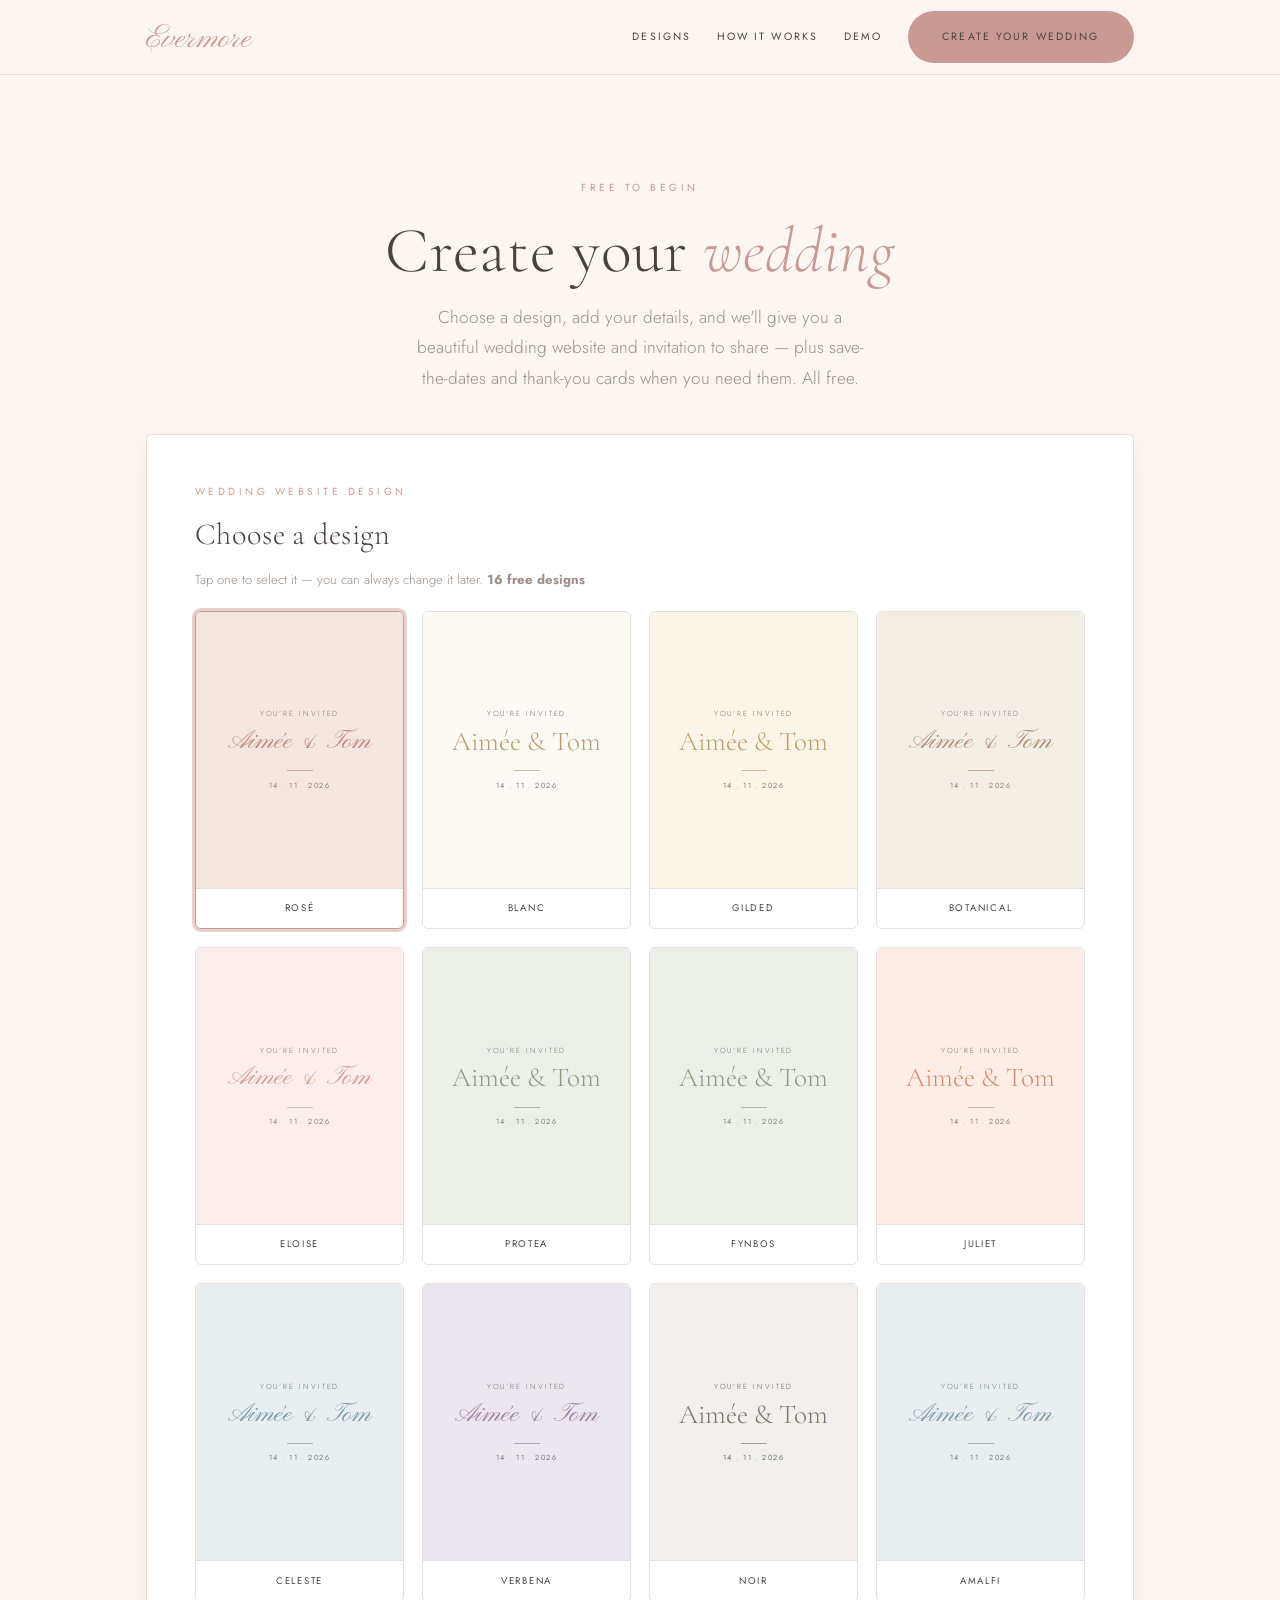
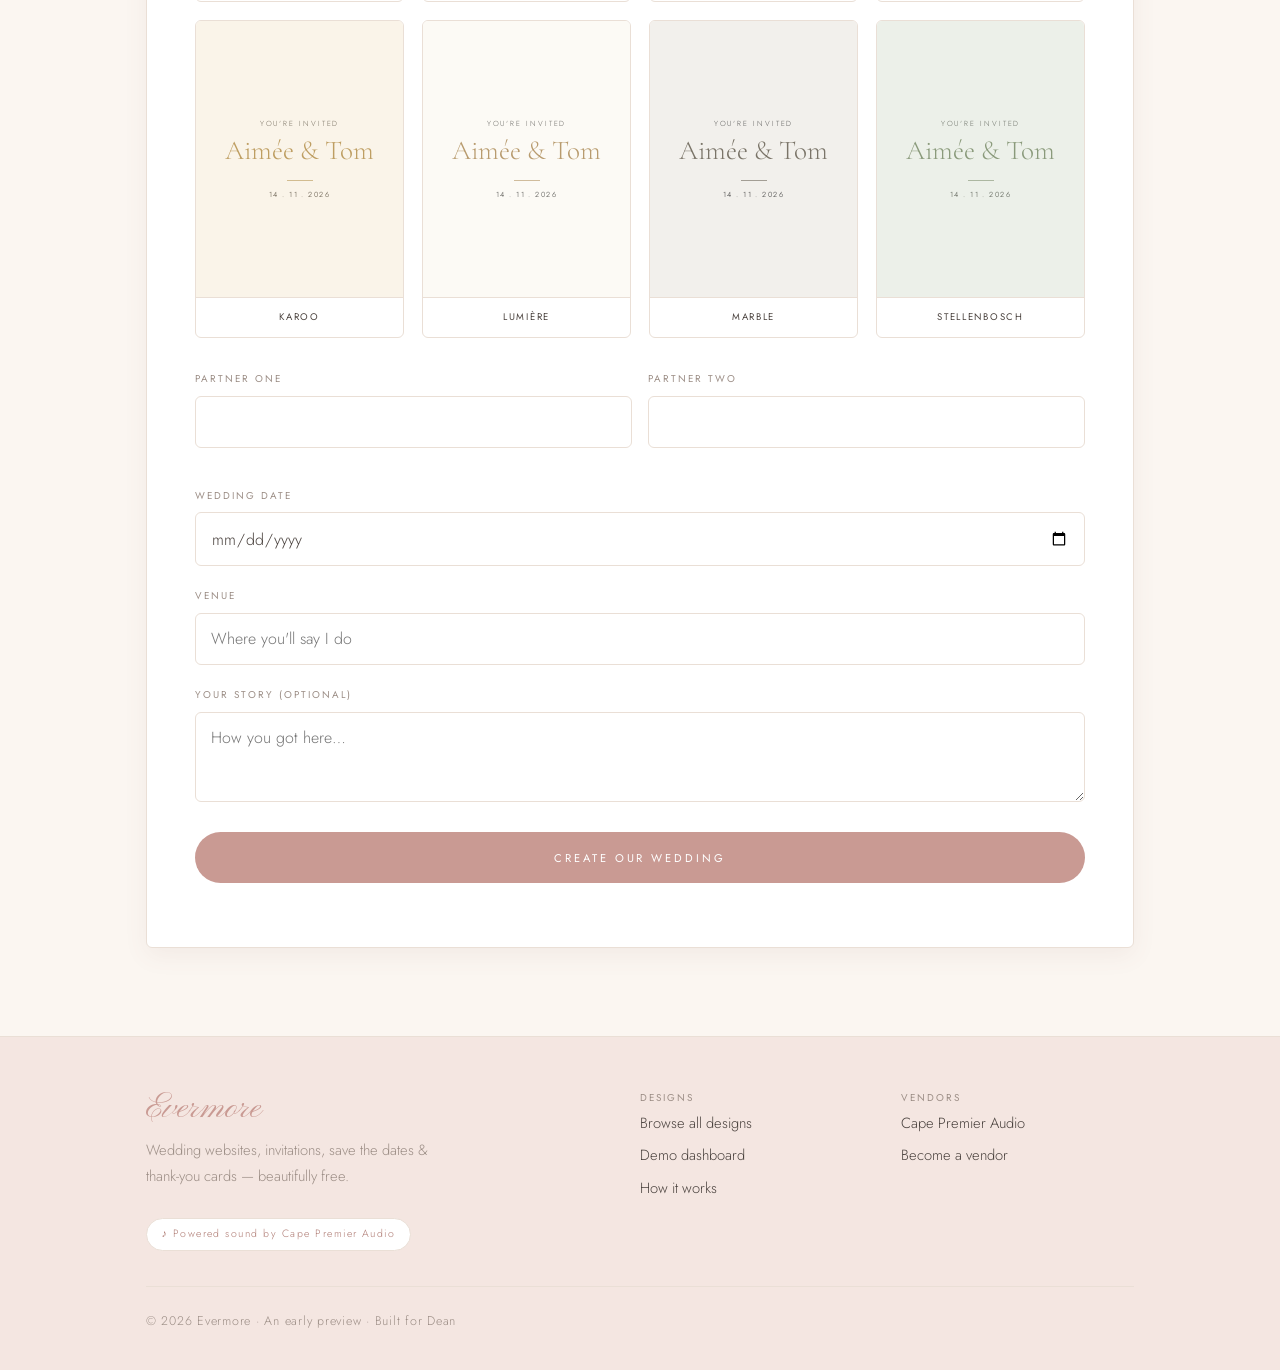
==== commit 95cde915: "Designs gallery + full stationery suite: 64 free designs across wedding websites, invitations, save-" ====
--- a/create.html
+++ b/create.html
@@ -4,10 +4,7 @@
 <meta charset="utf-8">
 <meta name="viewport" content="width=device-width, initial-scale=1">
 <title>Create your wedding — Evermore</title>
-<meta name="description" content="Choose a delicate invitation template, add your names, date and story, and get one beautiful shareable link in minutes — with Evermore. Free to begin.">
-<meta property="og:title" content="Create your wedding — Evermore">
-<meta property="og:description" content="Pick a design, add your details, and share one beautiful link. Your wedding website, ready in minutes.">
-<meta property="og:type" content="website">
+<meta name="description" content="Create your free wedding website and invitation in minutes — pick a design, add your details, share one link.">
 <link rel="preconnect" href="https://fonts.googleapis.com">
 <link rel="preconnect" href="https://images.unsplash.com" crossorigin>
 <link href="https://fonts.googleapis.com/css2?family=Pinyon+Script&family=Cormorant+Garamond:ital,wght@0,300;0,400;0,500;1,300;1,400&family=Jost:wght@300;400;500&display=swap" rel="stylesheet">
@@ -15,11 +12,11 @@
 </head>
 <body>
 
-<!-- NAV (copy on every page) -->
 <nav class="nav">
   <div class="container">
     <a class="brand" href="index.html">Evermore</a>
     <div class="nav-links">
+      <a href="designs.html">Designs</a>
       <a href="index.html#how">How it works</a>
       <a href="dashboard.html?w=demo">Demo</a>
       <a class="btn btn-primary nav-cta" href="create.html">Create your wedding</a>
@@ -27,110 +24,69 @@
   </div>
 </nav>
 
-<!-- CLEAN CENTERED HEADER -->
-<header class="hero center">
-  <div class="container narrow reveal">
-    <p class="eyebrow">Begin</p>
+<header class="hero" style="padding-bottom:1.5rem">
+  <div class="container">
+    <p class="eyebrow">Free to begin</p>
     <h1>Create your <em>wedding</em></h1>
-    <p class="lead center" style="margin:.4rem auto 0">Choose a design you adore, add your details, and we'll give you a single beautiful link to share with everyone you love.</p>
+    <p class="lead center" style="margin:0 auto">Choose a design, add your details, and we'll give you a beautiful wedding website and invitation to share — plus save-the-dates and thank-you cards when you need them. All free.</p>
   </div>
 </header>
 
-<!-- FORM -->
-<section id="formSection" style="padding-top:0">
-  <div class="container narrow">
+<section style="padding-top:1rem">
+  <div class="container">
+    <div class="panel reveal" id="formPanel">
+      <p class="eyebrow" id="typeLabel">Your design</p>
+      <h3 class="mt0">Choose a design</h3>
+      <p class="help" style="margin-bottom:1.2rem">Tap one to select it — you can always change it later. <b id="designCount"></b></p>
+      <div class="design-grid" id="picker" style="margin-bottom:2rem"></div>
 
-    <!-- 1) TEMPLATE PICKER -->
-    <div class="panel reveal" style="margin-bottom:30px">
-      <p class="eyebrow">Your design</p>
-      <h3 style="margin-bottom:.2rem">Choose a template</h3>
-      <p class="muted" style="font-size:.95rem;margin-bottom:1.4rem">Tap a design — you can always change it later.</p>
-      <div class="tpl-grid" id="tplGrid"></div>
-    </div>
-
-    <!-- 2) DETAILS -->
-    <div class="panel reveal">
-      <p class="eyebrow">Your details</p>
-      <h3 style="margin-bottom:1.4rem">Tell us about your day</h3>
-      <form id="createForm" class="stack" novalidate>
+      <form id="form" class="stack">
         <div class="row row-2">
-          <div class="field" style="margin-bottom:0">
-            <label for="partnerA">Partner A</label>
-            <input class="input" id="partnerA" type="text" autocomplete="off" placeholder="Thandi">
-          </div>
-          <div class="field" style="margin-bottom:0">
-            <label for="partnerB">Partner B</label>
-            <input class="input" id="partnerB" type="text" autocomplete="off" placeholder="Liam">
-          </div>
+          <div class="field"><label>Partner one</label><input class="input" id="partnerA" required></div>
+          <div class="field"><label>Partner two</label><input class="input" id="partnerB" required></div>
         </div>
-        <div class="field" style="margin-bottom:0">
-          <label for="date">Wedding date</label>
-          <input class="input" id="date" type="date">
-        </div>
-        <div class="field" style="margin-bottom:0">
-          <label for="venue">Venue</label>
-          <input class="input" id="venue" type="text" autocomplete="off" placeholder="Boschendal Estate, Franschhoek">
-        </div>
-        <div class="field" style="margin-bottom:0">
-          <label for="story">Your story</label>
-          <textarea id="story" placeholder="A line or two about how you met, or what this day means to you."></textarea>
-          <p class="help">A gentle greeting for your guests. Optional.</p>
-        </div>
-        <button type="submit" class="btn btn-primary btn-lg btn-block">Create our invitation</button>
-        <p id="formErr" class="help" style="color:var(--blush-deep)"></p>
+        <div class="field"><label>Wedding date</label><input class="input" id="date" type="date" required></div>
+        <div class="field"><label>Venue</label><input class="input" id="venue" placeholder="Where you'll say I do"></div>
+        <div class="field"><label>Your story <span class="muted">(optional)</span></label><textarea id="story" placeholder="How you got here…"></textarea></div>
+        <button type="submit" class="btn btn-primary btn-block btn-lg">Create our wedding</button>
+        <p class="help" id="err" style="color:var(--blush-deep)"></p>
       </form>
     </div>
 
-    <p class="note reveal" style="margin-top:1.4rem">This early preview saves your wedding in this browser, so you can try the whole flow. Your shareable link works on this device — real cross-device saving arrives soon.</p>
+    <div class="panel reveal hide" id="successPanel">
+      <div class="center stack">
+        <p class="script" style="font-size:2.6rem">Your wedding is ready</p>
+        <p class="lead center" id="successSub" style="margin-inline:auto"></p>
+        <div class="qr-card"><img id="qr" alt="QR to your invitation" width="200" height="200"></div>
+        <div class="field" style="text-align:left">
+          <label>Your shareable invitation link</label>
+          <div class="flex wrap"><input class="input" id="shareLink" readonly style="flex:1;min-width:200px"><button class="btn btn-ghost" id="copyBtn" type="button">Copy</button></div>
+          <p class="help">Send it on WhatsApp, email — anywhere your guests are.</p>
+        </div>
+        <a class="btn btn-primary btn-block btn-lg" id="viewBtn" href="#">View your invitation</a>
+        <a class="btn btn-ghost btn-block" id="dashBtn" href="#">Open your dashboard</a>
+        <div class="note">This preview saves in your browser. Central storage across devices comes with the backend.</div>
+      </div>
+    </div>
   </div>
 </section>
 
-<!-- SUCCESS (hidden until created) -->
-<section id="successSection" class="center hide">
-  <div class="container narrow">
-    <div class="panel reveal">
-      <p class="eyebrow">It's official</p>
-      <div class="script" style="font-size:clamp(2.6rem,11vw,3.6rem)">Your invitation is ready</div>
-      <p id="successCouple" class="lead center" style="margin:1rem auto 0"></p>
-      <div class="rule center"></div>
-
-      <div class="field" style="margin-bottom:1.2rem;text-align:left">
-        <label for="shareLink">Your shareable link</label>
-        <div class="row" style="grid-template-columns:1fr auto;gap:10px;align-items:stretch">
-          <input class="input" id="shareLink" type="text" readonly onclick="this.select()">
-          <button type="button" id="copyBtn" class="btn btn-ghost" style="white-space:nowrap">Copy</button>
-        </div>
-        <p id="copyMsg" class="help">Send it on WhatsApp or email — guests open it to view your invitation and RSVP.</p>
-      </div>
-
-      <div class="hero-actions" style="margin-top:.4rem">
-        <a id="viewBtn" class="btn btn-primary btn-lg" href="#">View your invitation</a>
-        <a id="dashBtn" class="btn btn-ghost btn-lg" href="#">Open your dashboard</a>
-      </div>
-    </div>
-
-    <p class="note reveal" style="margin-top:1.4rem">The QR code for collecting your day-of photos lives on your dashboard — print it for the tables and watch the gallery fill up.</p>
-  </div>
-</section>
-
-<!-- FOOTER (copy on every page) -->
 <footer>
   <div class="container">
     <div class="foot-grid">
       <div>
         <div class="foot-brand">Evermore</div>
-        <p class="muted" style="max-width:32ch;margin-top:.6rem">Plan the day you'll remember forever. Made with care in South Africa.</p>
+        <p class="muted" style="max-width:32ch;margin-top:.6rem">Wedding websites, invitations, save the dates &amp; thank-you cards — beautifully free.</p>
         <span class="vendor-tag">♪ Powered sound by Cape Premier Audio</span>
       </div>
       <div>
-        <h4>Product</h4>
-        <p style="margin:.4rem 0"><a href="create.html">Create a wedding</a></p>
+        <h4>Designs</h4>
+        <p style="margin:.4rem 0"><a href="designs.html">Browse all designs</a></p>
         <p style="margin:.4rem 0"><a href="dashboard.html?w=demo">Demo dashboard</a></p>
-        <p style="margin:.4rem 0"><a href="photos.html?w=demo">Photo wall</a></p>
+        <p style="margin:.4rem 0"><a href="index.html#how">How it works</a></p>
       </div>
       <div>
-        <h4>Company</h4>
-        <p style="margin:.4rem 0"><a href="index.html#how">How it works</a></p>
+        <h4>Vendors</h4>
         <p style="margin:.4rem 0"><a href="#">Cape Premier Audio</a></p>
         <p style="margin:.4rem 0"><a href="create.html">Become a vendor</a></p>
       </div>
@@ -141,92 +97,70 @@
 
 <script src="assets/app.js"></script>
 <script>
-(function () {
-  // photo preview per template
-  var PIC = { rose:'couple', ivory:'stair', gilded:'ballroom', botanical:'reception' };
-  var selectedKey = 'rose';
+(function(){
+  var designs = Evermore.designs;
+  var typeLabels = { website:'Wedding website', invitation:'Invitation', savedate:'Save the date', thankyou:'Thank-you card' };
+  var type = Evermore.param('type') || 'website';
+  var chosen = Evermore.param('design') || 'rose';
+  document.getElementById('typeLabel').textContent = (typeLabels[type] || 'Your') + ' design';
+  document.getElementById('designCount').textContent = designs.length + ' free designs';
 
-  // ---- Build the template picker (photo thumbs) ----
-  var grid = document.getElementById('tplGrid');
-  grid.innerHTML = Evermore.templates.map(function (t) {
-    return '<div class="tpl-thumb" data-key="' + t.key + '">' +
-             '<div class="photo" style="background-image:url(\'' + Evermore.photoFor(PIC[t.key], 500) + '\')"></div>' +
-             '<div class="cap">' + t.name + '</div>' +
-           '</div>';
+  function preview(d){
+    return '<div class="dz tpl-' + d.theme + '"><div class="dk">You\'re invited</div><div class="dn">Aim&eacute;e &amp; Tom</div><div class="dr"></div><div class="dd">14 . 11 . 2026</div></div><div class="cap"><b>' + d.name + '</b></div>';
+  }
+  var picker = document.getElementById('picker');
+  picker.innerHTML = designs.map(function(d){
+    return '<div class="design-card' + (d.key===chosen?' sel':'') + '" data-key="' + d.key + '" role="button" tabindex="0">' + preview(d) + '</div>';
   }).join('');
 
-  var thumbs = grid.querySelectorAll('.tpl-thumb');
-  function select(key) {
-    selectedKey = key;
-    thumbs.forEach(function (th) { th.classList.toggle('sel', th.getAttribute('data-key') === key); });
+  function select(key){
+    chosen = key;
+    [].forEach.call(picker.querySelectorAll('.design-card'), function(c){ c.classList.toggle('sel', c.getAttribute('data-key')===key); });
   }
-  thumbs.forEach(function (th) {
-    th.addEventListener('click', function () { select(th.getAttribute('data-key')); });
+  [].forEach.call(picker.querySelectorAll('.design-card'), function(c){
+    c.addEventListener('click', function(){ select(c.getAttribute('data-key')); });
+    c.addEventListener('keydown', function(e){ if(e.key==='Enter'||e.key===' '){ e.preventDefault(); select(c.getAttribute('data-key')); } });
   });
-  select('rose'); // default
 
-  // ---- Submit ----
-  var form = document.getElementById('createForm');
-  var err = document.getElementById('formErr');
-
-  form.addEventListener('submit', function (e) {
+  document.getElementById('form').addEventListener('submit', function(e){
     e.preventDefault();
-
-    var partnerA = document.getElementById('partnerA').value.trim();
-    var partnerB = document.getElementById('partnerB').value.trim();
+    var a = document.getElementById('partnerA').value.trim();
+    var b = document.getElementById('partnerB').value.trim();
     var date = document.getElementById('date').value;
-    var venue = document.getElementById('venue').value.trim();
-    var story = document.getElementById('story').value.trim();
-
-    if (!partnerA || !partnerB) { err.textContent = 'Please add both of your names.'; return; }
+    var err = document.getElementById('err');
+    if (!a || !b) { err.textContent = 'Please add both names.'; return; }
     if (!date) { err.textContent = 'Please choose your wedding date.'; return; }
-    err.textContent = '';
-
+    var d = Evermore.getDesign(chosen);
     var w = Evermore.createWedding({
-      partnerA: partnerA, partnerB: partnerB, date: date,
-      venue: venue, story: story, template: selectedKey
+      partnerA: a, partnerB: b, date: date,
+      venue: document.getElementById('venue').value.trim(),
+      story: document.getElementById('story').value.trim(),
+      template: d.theme, design: d.key, motif: d.motif
     });
     Evermore.setCurrent(w.id);
-
     var link = Evermore.baseUrl() + 'invite.html?w=' + w.id;
-    document.getElementById('successCouple').textContent =
-      w.partnerA + ' & ' + w.partnerB + '  ·  ' + Evermore.fmtDate(w.date);
+    document.getElementById('successSub').textContent = a + ' & ' + b + ' · ' + Evermore.fmtDate(date);
+    document.getElementById('qr').src = Evermore.qr(link, 200);
     document.getElementById('shareLink').value = link;
-    document.getElementById('viewBtn').setAttribute('href', 'invite.html?w=' + w.id);
-    document.getElementById('dashBtn').setAttribute('href', 'dashboard.html?w=' + w.id);
-
-    document.getElementById('formSection').classList.add('hide');
-    document.querySelector('header.hero').classList.add('hide');
-    var success = document.getElementById('successSection');
-    success.classList.remove('hide');
+    document.getElementById('viewBtn').href = 'invite.html?w=' + w.id;
+    document.getElementById('dashBtn').href = 'dashboard.html?w=' + w.id;
+    document.getElementById('formPanel').classList.add('hide');
+    var sp = document.getElementById('successPanel');
+    sp.classList.remove('hide');
+    Evermore.reveal();
     window.scrollTo({ top: 0, behavior: 'smooth' });
-    Evermore.reveal();
   });
 
-  // ---- Copy link ----
-  var copyBtn = document.getElementById('copyBtn');
-  var copyMsg = document.getElementById('copyMsg');
-  copyBtn.addEventListener('click', function () {
-    var input = document.getElementById('shareLink');
-    input.select();
-    input.setSelectionRange(0, 99999);
-    function done() {
-      copyBtn.textContent = 'Copied ✓';
-      copyMsg.textContent = 'Link copied — paste it to your guests.';
-      setTimeout(function () { copyBtn.textContent = 'Copy'; }, 1800);
-    }
-    if (navigator.clipboard && navigator.clipboard.writeText) {
-      navigator.clipboard.writeText(input.value).then(done, function () {
-        try { document.execCommand('copy'); done(); } catch (e) { copyMsg.textContent = 'Press ⌘/Ctrl + C to copy.'; }
-      });
-    } else {
-      try { document.execCommand('copy'); done(); } catch (e) { copyMsg.textContent = 'Press ⌘/Ctrl + C to copy.'; }
-    }
+  document.getElementById('copyBtn').addEventListener('click', function(){
+    var inp = document.getElementById('shareLink');
+    var btn = document.getElementById('copyBtn');
+    function done(){ btn.textContent = 'Copied'; setTimeout(function(){ btn.textContent = 'Copy'; }, 1800); }
+    if (navigator.clipboard && navigator.clipboard.writeText) { navigator.clipboard.writeText(inp.value).then(done, function(){ inp.select(); document.execCommand('copy'); done(); }); }
+    else { inp.select(); document.execCommand('copy'); done(); }
   });
 
   Evermore.reveal();
 })();
 </script>
-
 </body>
 </html>
--- a/assets/style.css
+++ b/assets/style.css
@@ -261,3 +261,41 @@
 /* Pricing */
 .price{font-family:var(--serif);font-size:3rem;color:var(--blush);line-height:1}
 .price small{font-family:var(--sans);font-size:.8rem;letter-spacing:.1em;text-transform:uppercase;color:var(--muted)}
+
+/* ===== More invitation themes (data-driven via tpl-*) ===== */
+.tpl-blush{--inv-bg:#FBEEEC;--inv-ink:#5A4A47;--inv-accent:#D49A93;--inv-name-font:var(--script)}
+.tpl-sage{--inv-bg:#ECF0E9;--inv-ink:#41463B;--inv-accent:#8A9A7B;--inv-name-font:var(--serif);--inv-name-size:clamp(2.6rem,12vw,4rem)}
+.tpl-dusk{--inv-bg:#ECE7EE;--inv-ink:#443C48;--inv-accent:#9C7FA0;--inv-name-font:var(--script)}
+.tpl-noir{--inv-bg:#F2F0EC;--inv-ink:#2B2B2B;--inv-accent:#7A7468;--inv-name-font:var(--serif);--inv-name-size:clamp(2.6rem,12vw,4rem)}
+.tpl-coral{--inv-bg:#FCEEE7;--inv-ink:#5A4138;--inv-accent:#D98A6A;--inv-name-font:var(--serif);--inv-name-size:clamp(2.6rem,12vw,4rem)}
+.tpl-sky{--inv-bg:#E9EEF1;--inv-ink:#38444A;--inv-accent:#7C99A8;--inv-name-font:var(--script)}
+
+/* ===== Designs gallery ===== */
+.cat-nav{display:flex;gap:.6rem;justify-content:center;flex-wrap:wrap;margin:0 auto 2.6rem}
+.chip{font-family:var(--sans);font-size:.62rem;font-weight:400;letter-spacing:.2em;text-transform:uppercase;padding:.62rem 1.2rem;border:1px solid var(--line);border-radius:100px;cursor:pointer;color:var(--ink);background:var(--paper);transition:.15s}
+.chip:hover{border-color:var(--blush);color:var(--blush-deep)}
+.chip.on{background:var(--blush);color:#fff;border-color:var(--blush)}
+.cat-head{display:flex;align-items:baseline;justify-content:space-between;gap:1rem;margin:2.4rem 0 1.2rem}
+.cat-head h3{margin:0;font-size:clamp(1.5rem,4vw,2rem)}
+.cat-head .free{font-size:.6rem;letter-spacing:.2em;text-transform:uppercase;color:var(--blush);white-space:nowrap}
+.design-grid{display:grid;gap:18px;grid-template-columns:repeat(2,1fr)}
+@media(min-width:680px){.design-grid{grid-template-columns:repeat(3,1fr)}}
+@media(min-width:1000px){.design-grid{grid-template-columns:repeat(4,1fr)}}
+.design-card{border:1px solid var(--line);border-radius:var(--radius);overflow:hidden;background:var(--paper);transition:.18s ease;cursor:pointer;text-decoration:none;display:block}
+.design-card:hover{box-shadow:var(--shadow);transform:translateY(-3px)}
+.dz{aspect-ratio:3/4;display:flex;flex-direction:column;align-items:center;justify-content:center;text-align:center;padding:16px;
+  background:var(--inv-bg,var(--rose));color:var(--inv-ink,var(--ink));position:relative;overflow:hidden}
+.dz.photo{background-size:cover;background-position:center;color:#fff}
+.dz.photo:before{content:'';position:absolute;inset:0;background:rgba(74,60,55,.34)}
+.dz>*{position:relative;z-index:1}
+.dz .dk{font-family:var(--sans);font-size:.46rem;letter-spacing:.26em;text-transform:uppercase;opacity:.75}
+.dz .dn{font-family:var(--inv-name-font,var(--script));color:var(--inv-accent,var(--blush));font-size:1.7rem;line-height:1.04;margin:.45rem 0}
+.dz.photo .dn{color:#fff}
+.dz .dr{width:26px;height:1px;background:var(--inv-accent,var(--gold));opacity:.65;margin:.45rem 0}
+.dz.photo .dr{background:rgba(255,255,255,.8)}
+.dz .dd{font-family:var(--sans);font-size:.46rem;letter-spacing:.2em;text-transform:uppercase}
+.dz .dm{font-family:var(--serif);font-size:1.3rem;color:var(--inv-accent,var(--blush));opacity:.8;margin-bottom:.2rem}
+.design-card .cap{padding:.7rem;text-align:center;font-size:.6rem;letter-spacing:.18em;text-transform:uppercase;color:var(--muted);border-top:1px solid var(--line)}
+.design-card .cap b{color:var(--ink);font-weight:400}
+.design-card.sel{border-color:var(--blush);box-shadow:0 0 0 3px rgba(201,154,147,.45)}
+.design-card.sel .cap{color:var(--blush-deep)}
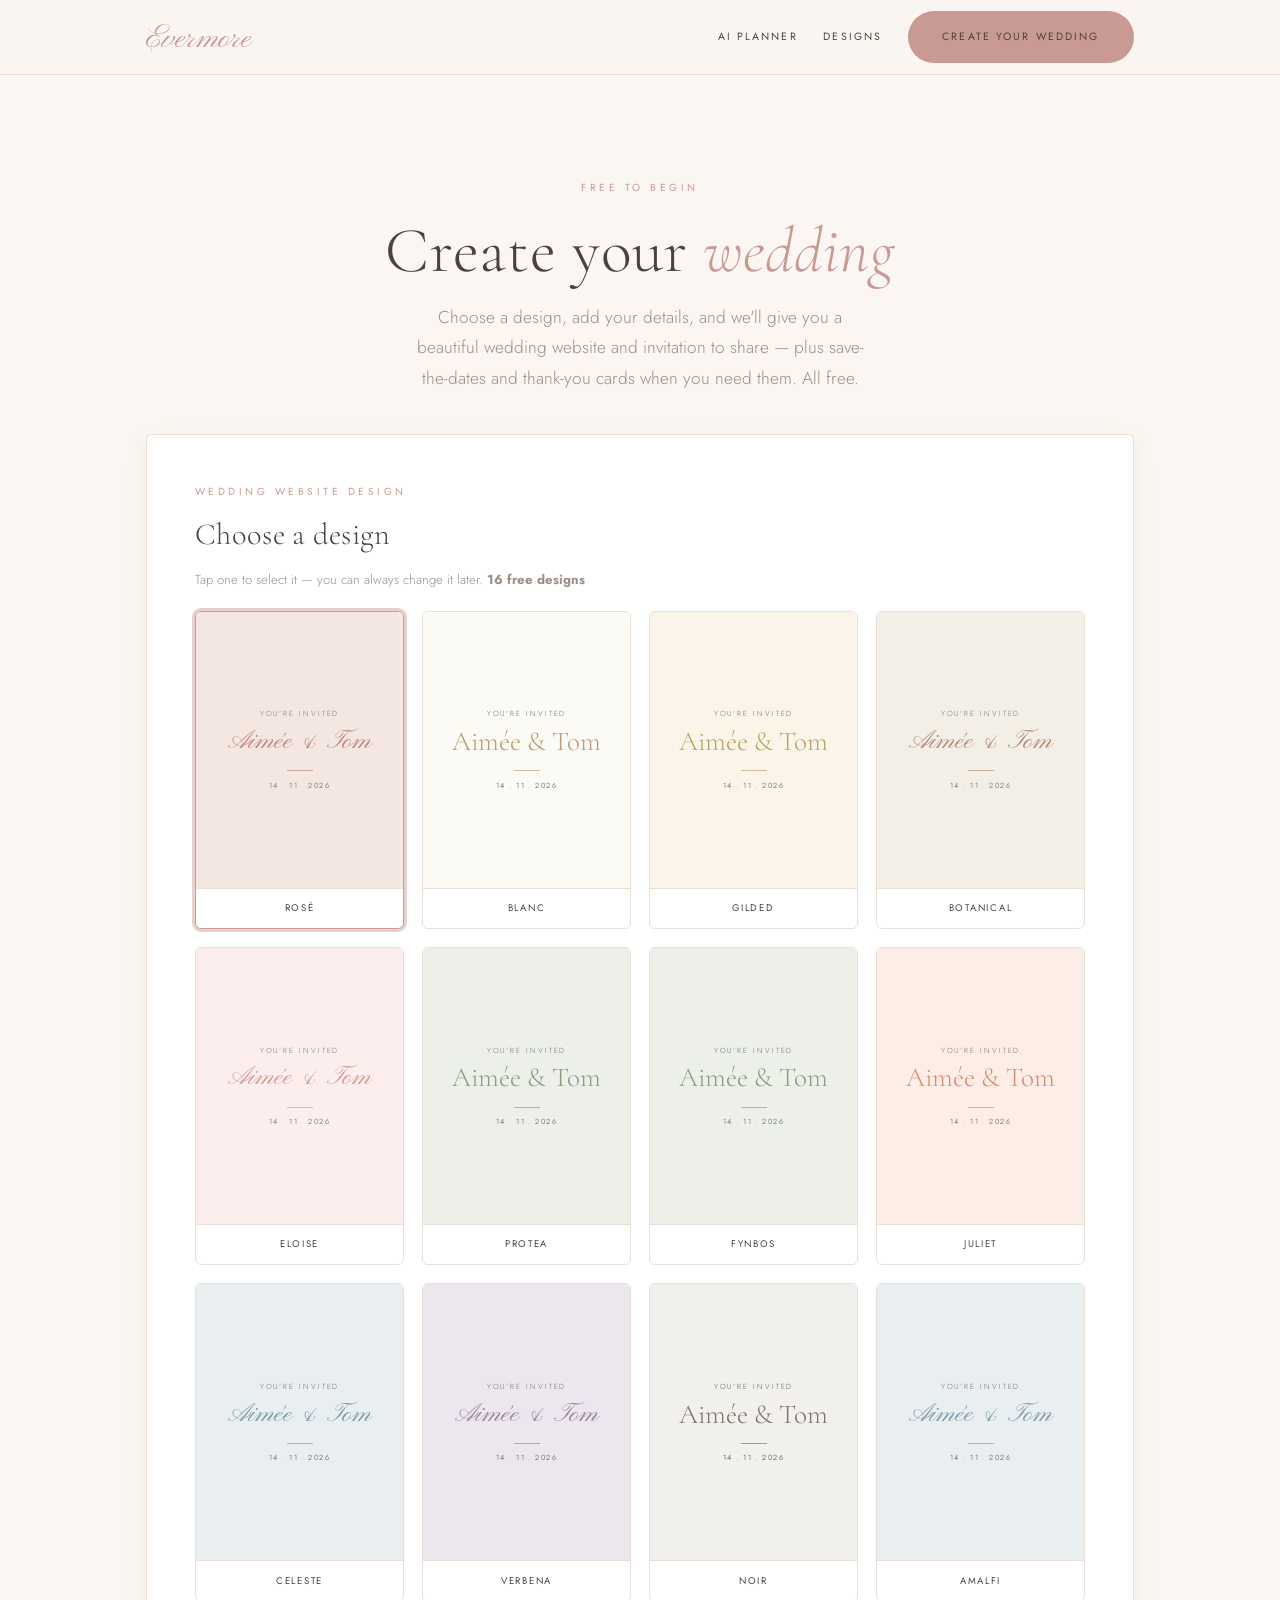
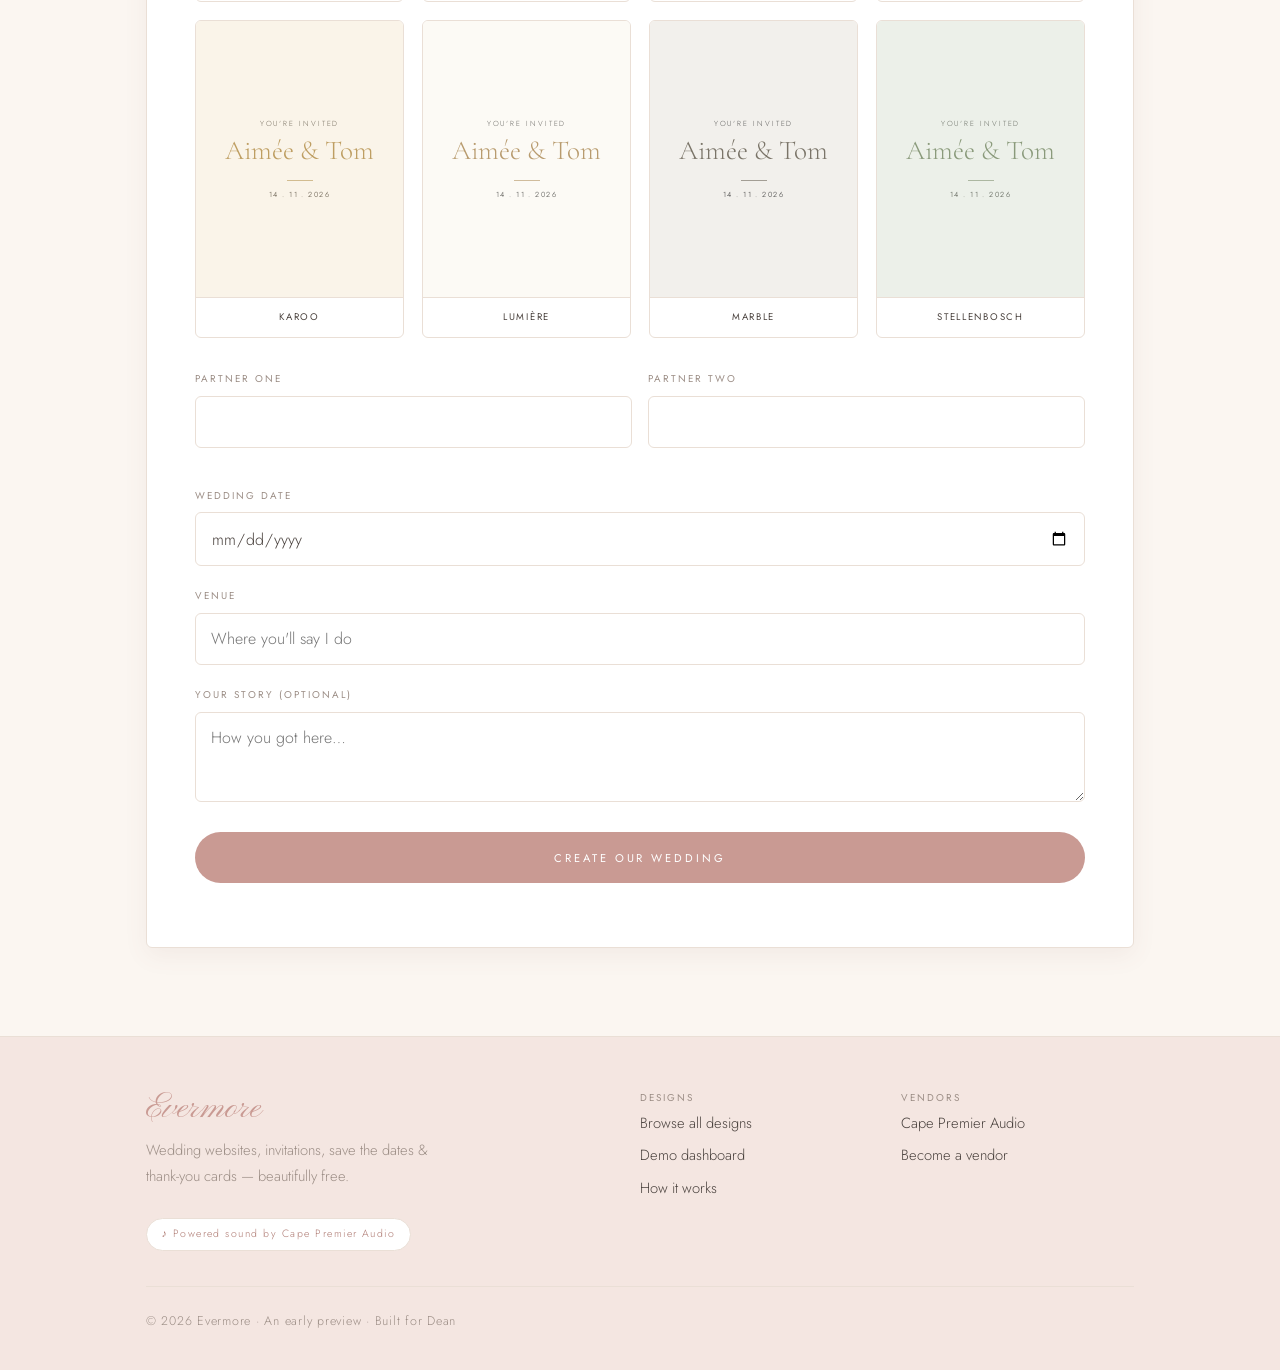
==== commit b31b2004: "Sample-site previews from designs + Evermore AI wedding planner - Designs cards now open a live samp" ====
--- a/create.html
+++ b/create.html
@@ -16,9 +16,8 @@
   <div class="container">
     <a class="brand" href="index.html">Evermore</a>
     <div class="nav-links">
+      <a href="planner.html">AI&nbsp;Planner</a>
       <a href="designs.html">Designs</a>
-      <a href="index.html#how">How it works</a>
-      <a href="dashboard.html?w=demo">Demo</a>
       <a class="btn btn-primary nav-cta" href="create.html">Create your wedding</a>
     </div>
   </div>
--- a/assets/style.css
+++ b/assets/style.css
@@ -299,3 +299,37 @@
 .design-card .cap b{color:var(--ink);font-weight:400}
 .design-card.sel{border-color:var(--blush);box-shadow:0 0 0 3px rgba(201,154,147,.45)}
 .design-card.sel .cap{color:var(--blush-deep)}
+.design-card .cap .view{display:block;font-size:.54rem;letter-spacing:.2em;color:var(--blush);margin-top:.25rem}
+
+/* Sample preview banner */
+.sample-bar{background:var(--ink);color:#fff;text-align:center;padding:.7rem 1rem;font-size:.7rem;letter-spacing:.08em}
+.sample-bar b{color:#fff;font-weight:400}
+.sample-bar a{color:#fff;text-decoration:underline;margin-left:.6rem;white-space:nowrap}
+
+/* ===== AI Wedding Planner ===== */
+.ai-badge{display:inline-flex;align-items:center;gap:.5rem;font-size:.6rem;letter-spacing:.24em;text-transform:uppercase;color:var(--blush-deep);background:var(--rose);border:1px solid var(--line);border-radius:100px;padding:.4rem .9rem}
+.ai-badge .dot{width:7px;height:7px;border-radius:50%;background:var(--blush);box-shadow:0 0 0 4px rgba(201,154,147,.25)}
+.plan-out{margin-top:1.4rem}
+.plan-intro{font-family:var(--serif);font-style:italic;font-size:1.25rem;color:var(--ink);line-height:1.6;background:var(--rose);border-radius:var(--radius);padding:1.4rem 1.5rem}
+.budget-row{display:flex;align-items:center;gap:.8rem;margin:.55rem 0}
+.budget-row .lbl{width:40%;font-size:.85rem;color:var(--ink)}
+.bar{flex:1;height:9px;background:var(--line);border-radius:100px;overflow:hidden}
+.bar > i{display:block;height:100%;background:linear-gradient(90deg,var(--blush),var(--gold-soft));border-radius:100px;transition:width 1s ease}
+.budget-row .amt{width:96px;text-align:right;font-size:.82rem;color:var(--blush-deep);font-variant-numeric:tabular-nums}
+.swatch-row{display:flex;gap:10px;justify-content:center;margin:.6rem 0 0}
+.swatch-row .sw{width:38px;height:38px;border-radius:50%;border:1px solid rgba(0,0,0,.06);box-shadow:var(--shadow-sm)}
+.wording{background:var(--paper);border:1px solid var(--line);border-radius:var(--radius);padding:1.2rem 1.3rem}
+.wording h4{margin:.1rem 0 .5rem;font-size:1.2rem}
+.wording p{font-family:var(--serif);font-style:italic;color:var(--ink);margin:0;line-height:1.7}
+
+/* chat */
+.chat{max-width:640px;margin:0 auto}
+.chat-log{display:flex;flex-direction:column;gap:.2rem;margin-bottom:1rem}
+.msg{max-width:86%;padding:.8rem 1.1rem;border-radius:18px;margin:.35rem 0;font-size:.95rem;line-height:1.6}
+.msg.ai{background:var(--rose);color:var(--ink);border-bottom-left-radius:5px;align-self:flex-start}
+.msg.me{background:var(--blush);color:#fff;border-bottom-right-radius:5px;align-self:flex-end}
+.suggests{display:flex;gap:.5rem;flex-wrap:wrap;margin-bottom:1rem}
+.suggest{font-size:.66rem;letter-spacing:.06em;padding:.5rem .9rem;border:1px solid var(--line);border-radius:100px;background:var(--paper);cursor:pointer;color:var(--ink)}
+.suggest:hover{border-color:var(--blush);color:var(--blush-deep)}
+.chat-input{display:flex;gap:.6rem}
+.chat-input input{flex:1}
